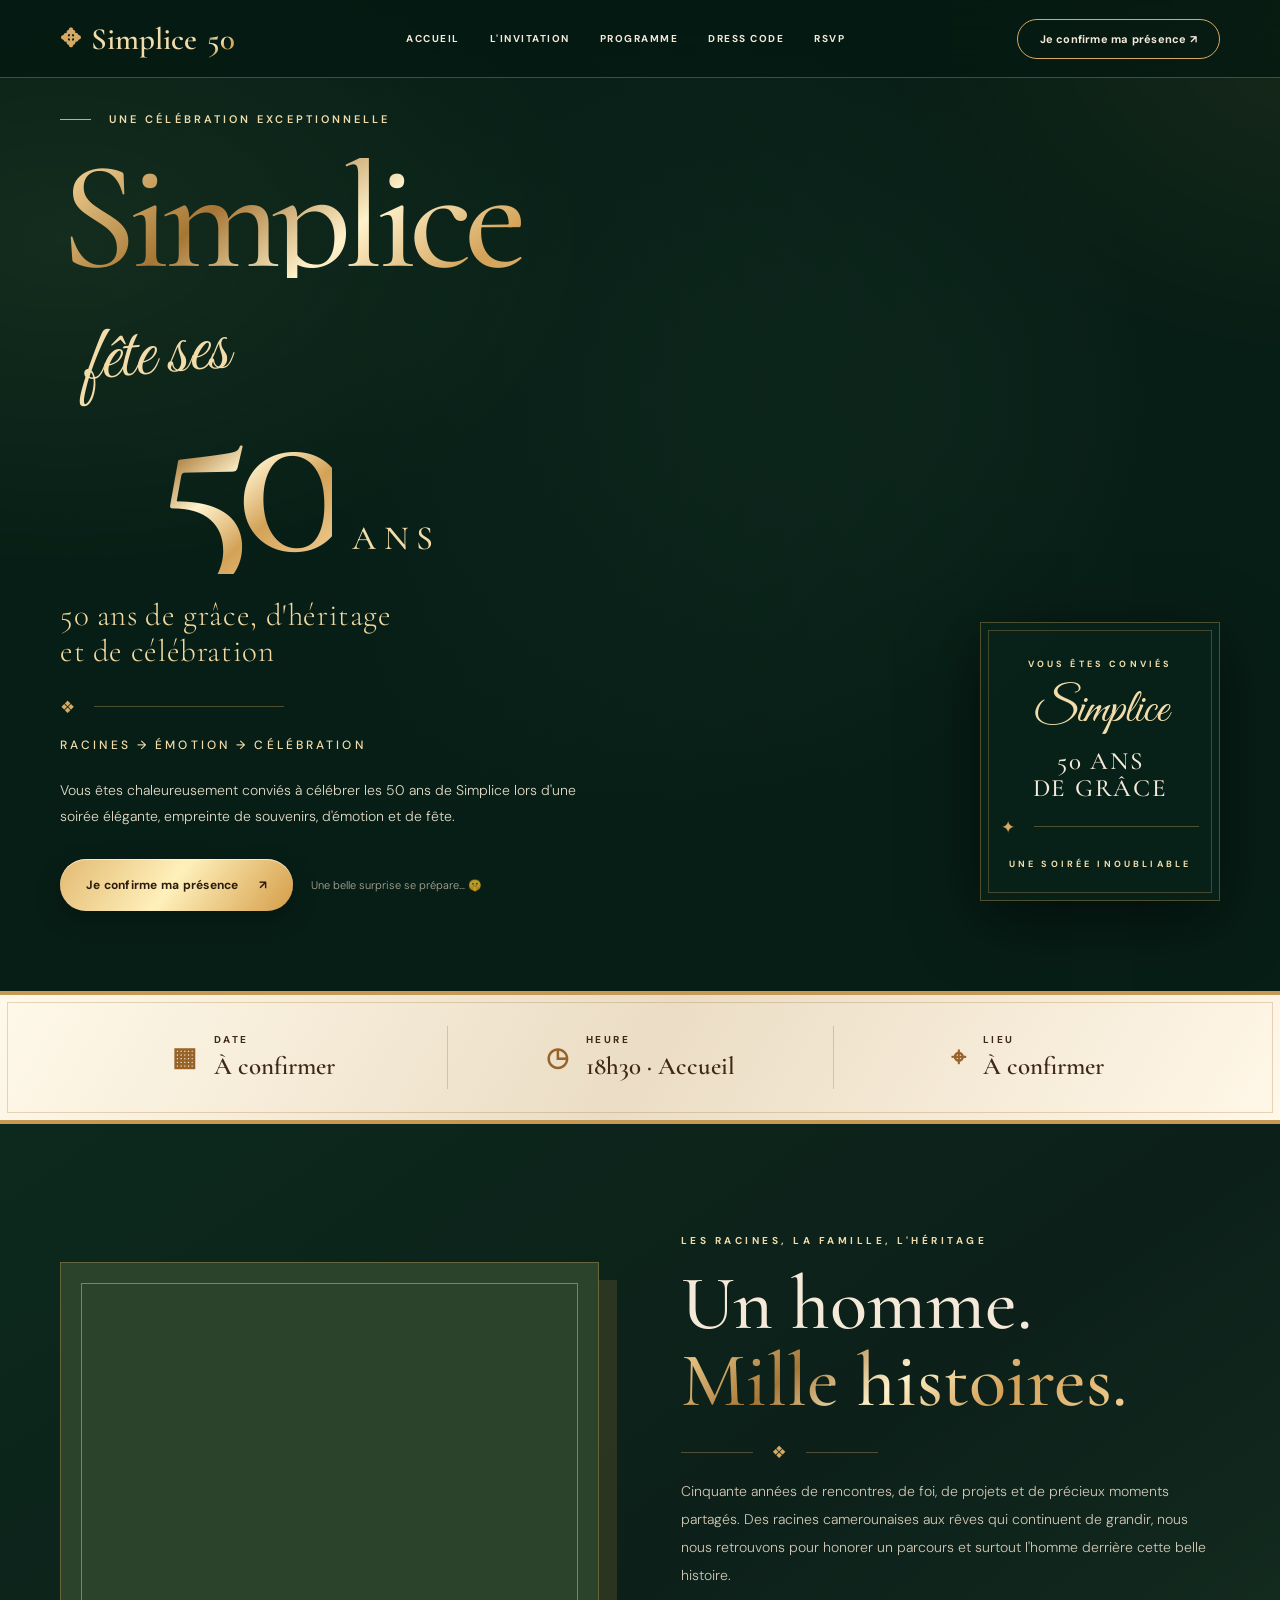
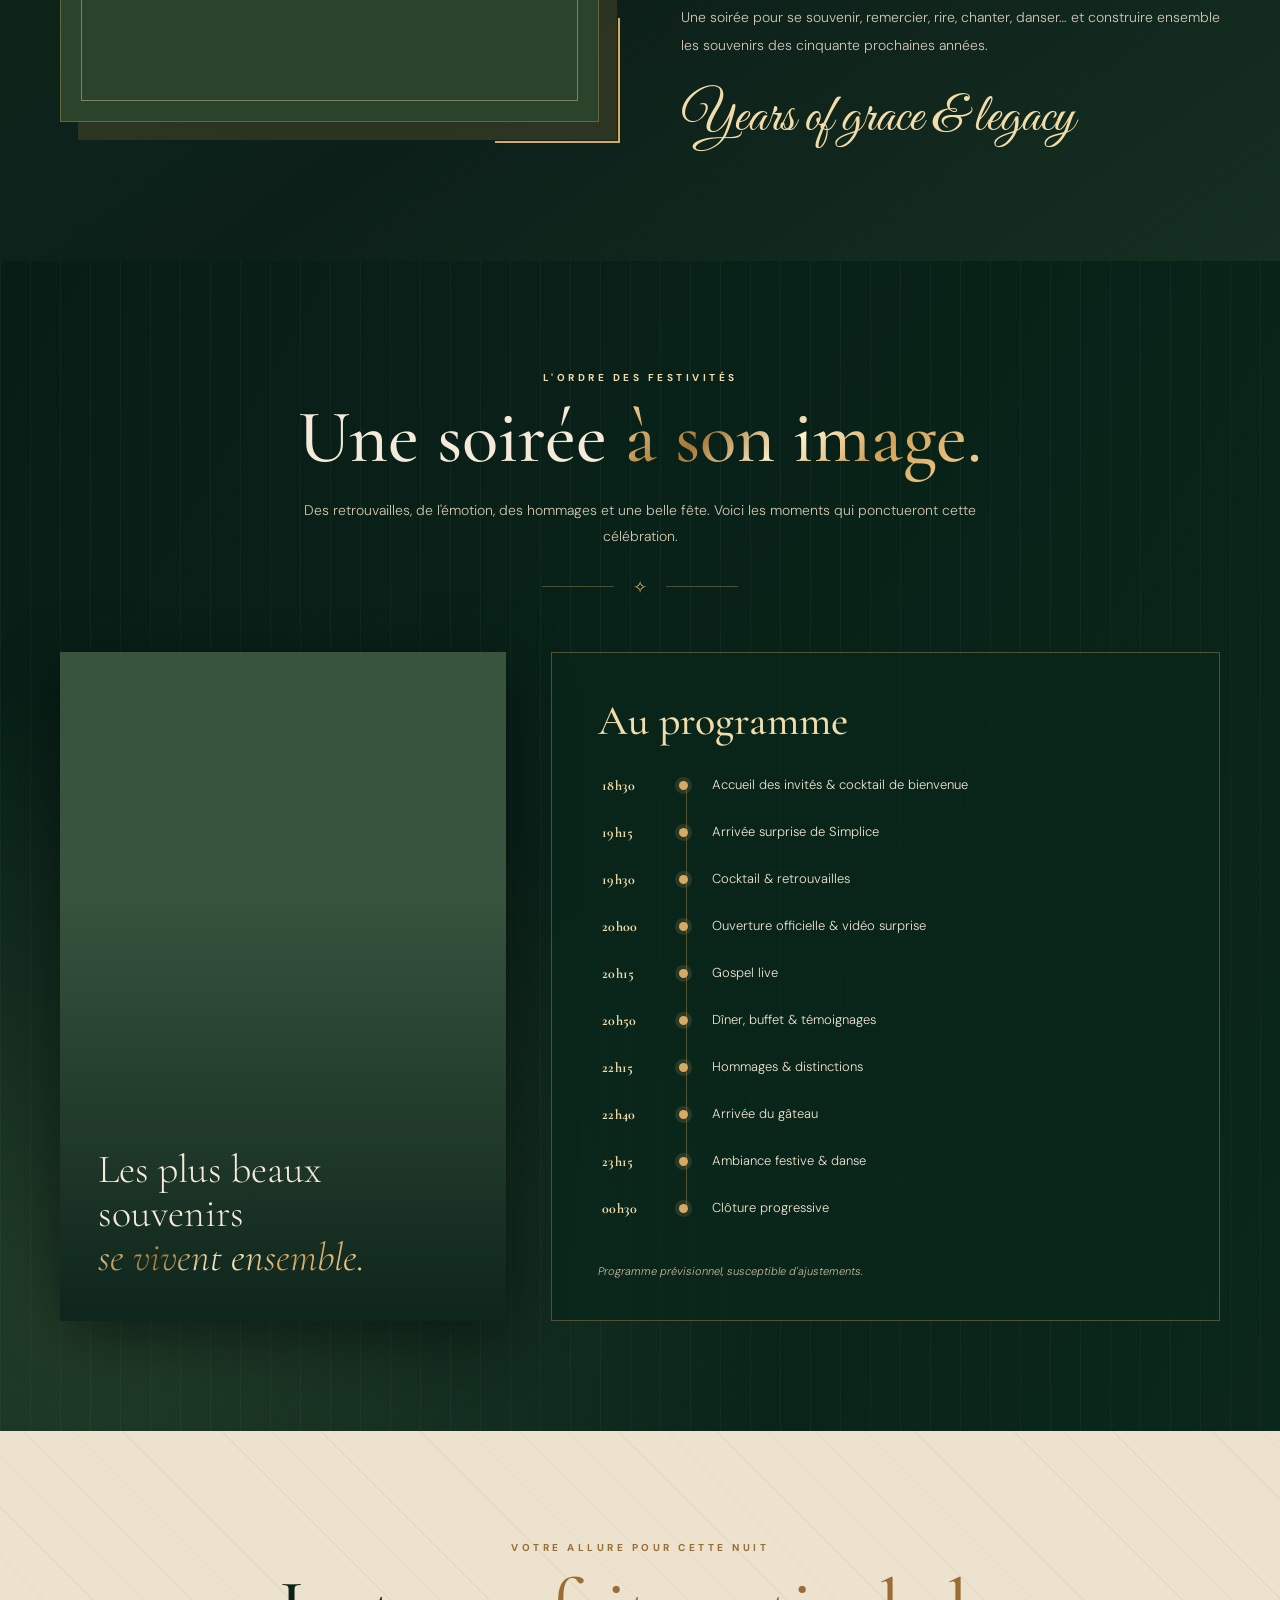
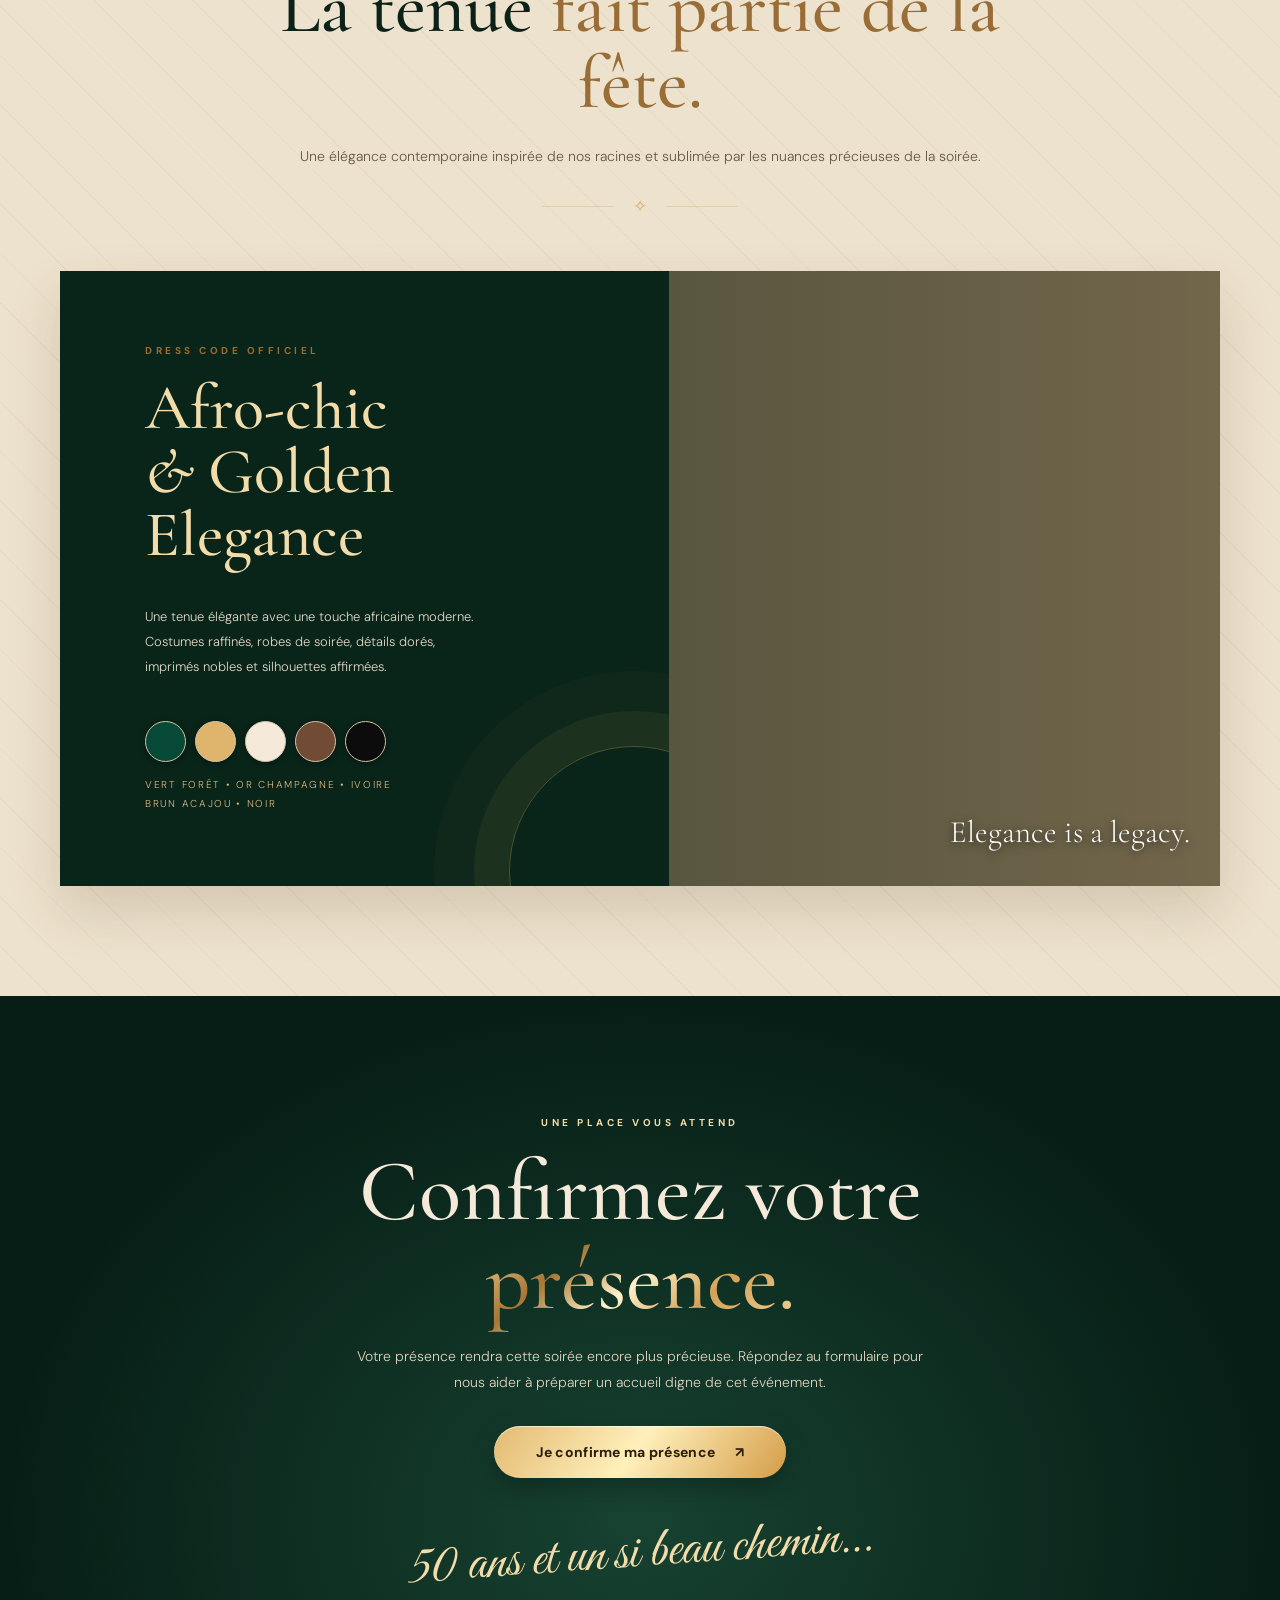
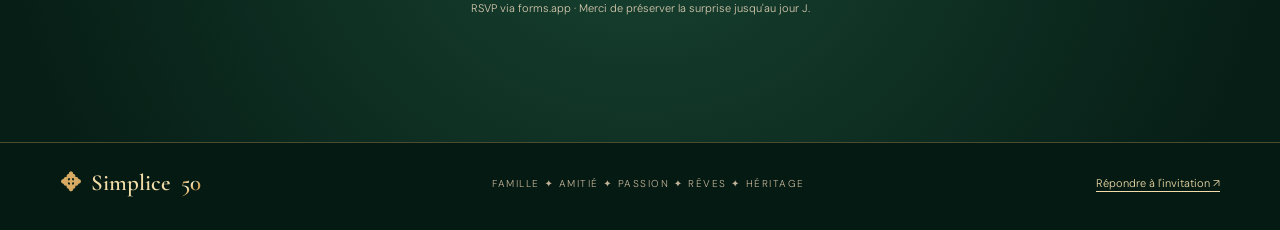
==== simplice50/index.html @ 87bb2382 "feat: add Simplice 50 luxury RSVP invitation microsite" ====
<!doctype html>
<html lang="fr">
<head>
  <meta charset="utf-8">
  <meta name="viewport" content="width=device-width, initial-scale=1">
  <meta name="theme-color" content="#071e16">
  <meta name="robots" content="noindex,nofollow,noarchive">
  <meta name="description" content="Une soirée exceptionnelle pour célébrer les 50 ans de Simplice. Racines, émotion et célébration.">
  <meta property="og:title" content="Simplice • 50 ans de grâce & d'héritage">
  <meta property="og:description" content="Vous êtes invités à célébrer 50 ans de vie, de famille et de souvenirs.">
  <meta property="og:type" content="website">
  <title>Simplice 50 • Racines, Émotion, Célébration</title>
  <link rel="preconnect" href="https://fonts.googleapis.com">
  <link rel="preconnect" href="https://fonts.gstatic.com" crossorigin>
  <link href="https://fonts.googleapis.com/css2?family=Cormorant+Garamond:wght@400;500;600;700&family=DM+Sans:wght@300;400;500;600;700&family=Great+Vibes&display=swap" rel="stylesheet">
  <style>
    :root{--forest:#071e16;--forest2:#102c20;--pine:#14362a;--ivory:#f5eada;--cream:#fffaf0;--gold:#d6aa63;--gold2:#f2dcaa;--bronze:#805522;--ink:#0c2118;--line:rgba(214,170,99,.34)}
    *,*:before,*:after{box-sizing:border-box}
    html{scroll-behavior:smooth;scroll-padding-top:80px}
    body{margin:0;background:var(--forest);color:var(--ivory);font-family:"DM Sans",system-ui,sans-serif;font-weight:300;overflow-x:hidden}
    a{color:inherit;text-decoration:none}button{font:inherit}::selection{background:var(--gold);color:var(--ink)}
    .wrap{width:min(1160px,calc(100% - 64px));margin-inline:auto}
    .eyebrow{font-size:10px;letter-spacing:.35em;text-transform:uppercase;font-weight:700;color:var(--gold2)}
    .serif{font-family:"Cormorant Garamond",Georgia,serif;font-weight:500}
    .script{font-family:"Great Vibes",cursive;font-weight:400}
    .gold{background:linear-gradient(140deg,#e9c88a 5%,#a67634 28%,#fff2cc 49%,#d3a257 70%,#f5d59d 100%);-webkit-background-clip:text;background-clip:text;color:transparent}
    .rule{height:1px;background:linear-gradient(90deg,transparent,var(--gold),transparent)}
    .ornament{display:flex;align-items:center;gap:19px;color:var(--gold);font-size:17px}.ornament:before,.ornament:after{content:"";height:1px;width:72px;background:var(--line)}
    .pill{display:inline-flex;align-items:center;justify-content:center;gap:20px;padding:15px 26px;min-height:52px;border:1px solid var(--gold);border-radius:100px;font-size:12px;font-weight:700;letter-spacing:.02em;transition:.25s ease;cursor:pointer;text-align:center}
    .pill:hover{transform:translateY(-2px);box-shadow:0 8px 28px #0005}.pill.gold-btn{color:#2b1c0b;border:0;background:linear-gradient(125deg,#e3ba72,#fff0bb 48%,#d59d48 100%);box-shadow:inset 0 1px #fff9,0 8px 25px #0004}
    .pill.outline:hover{background:rgba(214,170,99,.11)}.pill svg{height:16px;width:16px}
    header{position:absolute;top:0;left:0;right:0;z-index:20;height:78px;border-bottom:1px solid var(--line);background:rgba(4,24,17,.69);backdrop-filter:blur(15px)}
    .nav{height:100%;display:flex;align-items:center;justify-content:space-between;gap:24px}.brand{display:flex;align-items:center;gap:10px;white-space:nowrap;font-family:"Cormorant Garamond",serif;font-size:31px;color:var(--gold2);font-weight:600}
    .brand .mark{font-size:25px;color:var(--gold)}.navlinks{display:flex;align-items:center;gap:30px}.navlinks a{font-size:10px;letter-spacing:.15em;text-transform:uppercase;font-weight:700;transition:color .2s}.navlinks a:hover{color:var(--gold2)}.nav .pill{padding:11px 22px;min-height:40px;font-size:11px}
    .mobile-toggle{display:none;background:transparent;border:1px solid var(--line);border-radius:6px;color:var(--ivory);padding:10px;cursor:pointer}
    .hero{min-height:760px;position:relative;isolation:isolate;display:flex;align-items:center;padding-top:112px;padding-bottom:80px;overflow:hidden;background:radial-gradient(ellipse at 22% 40%,#214230 0%,#071e16 62%)}
    .hero:before{content:"";position:absolute;z-index:-3;inset:0 0 0 42%;background:url("https://images.unsplash.com/photo-1511795409834-ef04bbd61622?auto=format&fit=crop&w=1550&q=85") center / cover no-repeat;filter:saturate(.72) sepia(.15) contrast(1.1)}
    .hero:after{content:"";position:absolute;z-index:-2;inset:0;background:linear-gradient(90deg,#071e16 0%,rgba(7,30,22,.97) 27%,rgba(7,30,22,.78) 45%,rgba(7,30,22,.13) 85%),linear-gradient(0deg,#071e16 0%,transparent 27%),radial-gradient(ellipse at 76% 40%,transparent 5%,#071e167c 80%)}
    .foliage{position:absolute;z-index:-1;inset:0;pointer-events:none;opacity:.14;background-image:radial-gradient(ellipse at 5% 24%,#628751 0%,transparent 32%),radial-gradient(ellipse at 105% 3%,#7d6a2d 0%,transparent 25%)}
    .hero-grid{display:grid;grid-template-columns:1.15fr .85fr;gap:35px;align-items:center}.hero-copy{position:relative;max-width:630px}
    .small-caps{display:flex;align-items:center;gap:18px;font-size:11px;letter-spacing:.28em;font-weight:600;color:var(--gold2);text-transform:uppercase}.small-caps:before{content:"";width:31px;height:1px;background:var(--gold)}
    .hero h1{margin:32px 0 0;line-height:.78;letter-spacing:-.05em;font-size:clamp(100px,12vw,169px)}
    .hero .fête{font-size:clamp(48px,6vw,79px);color:var(--gold2);display:block;margin:12px 0 -12px 24px;line-height:1.2;transform:rotate(-5deg)}
    .fifty{display:flex;align-items:baseline;gap:20px;margin-left:96px}.fifty strong{font-family:"Cormorant Garamond",serif;font-size:clamp(144px,19vw,257px);line-height:.84;font-weight:500;letter-spacing:-.08em}.fifty span{font-family:"Cormorant Garamond",serif;letter-spacing:.22em;font-size:34px;color:var(--gold2);font-weight:500}
    .hero-tagline{font-family:"Cormorant Garamond",serif;color:#f3d89f;font-size:clamp(23px,2.5vw,31px);line-height:1.15;letter-spacing:.02em;margin-top:24px}
    .hero .ornament{margin:26px 0 19px}.hero .ornament:before{display:none}.hero .ornament:after{width:190px}
    .hero .theme{font-size:12px;letter-spacing:.26em;text-transform:uppercase;color:var(--gold2);font-weight:500}
    .hero p{max-width:520px;font-size:14px;line-height:1.9;color:#e4dac7;margin:24px 0 29px}
    .hero-actions{display:flex;align-items:center;gap:18px;flex-wrap:wrap}.hero-note{font-size:11px;color:#ebdcc3b8}
    .hero-badge{justify-self:end;align-self:end;margin-bottom:10px;max-width:240px;padding:28px 20px;background:#092319d9;border:1px solid var(--line);box-shadow:0 18px 60px #0008;text-align:center;position:relative}
    .hero-badge:before{content:"";position:absolute;inset:7px;border:1px solid #d6aa634a;pointer-events:none}
    .hero-badge .script{display:block;font-size:48px;color:var(--gold2);margin:8px 0}
    .hero-badge strong{font-family:"Cormorant Garamond",serif;font-size:25px;line-height:1.1;font-weight:500;letter-spacing:.07em}
    .hero-badge .eyebrow{font-size:9px}
    .info-band{background:linear-gradient(120deg,#fff9ea,#ebddc5 50%,#fff7e8);color:#3f2815;border-top:4px solid #c69955;border-bottom:4px solid #c69955;position:relative}
    .info-band:after{content:"";position:absolute;inset:7px;border:1px solid rgba(165,110,44,.27);pointer-events:none}
    .details{display:grid;grid-template-columns:repeat(3,1fr);padding:31px 0}
    .detail{display:flex;align-items:center;justify-content:center;gap:17px;min-height:63px}.detail + .detail{border-left:1px solid #b28b5a68}
    .detail .ico{font-size:26px;color:#986329}.detail b{display:block;letter-spacing:.25em;font-size:10px;margin-bottom:5px}.detail span{font-family:"Cormorant Garamond",serif;font-size:25px;font-weight:600}
    .section{padding:110px 0}.center{text-align:center}.section-head{max-width:740px;margin:0 auto 54px;text-align:center}.section-head h2{font-family:"Cormorant Garamond",serif;font-weight:500;font-size:clamp(48px,6vw,75px);line-height:1.02;margin:16px 0 20px}
    .section-head p{color:#d3c6af;line-height:1.9;font-size:14px}.section-head .ornament{justify-content:center;margin-top:26px}
    .about{background:linear-gradient(145deg,#0c291d,#0c2019 55%,#162f22)}
    .about-grid{display:grid;grid-template-columns:1fr 1fr;gap:7%;align-items:center}
    .photo-panel{height:460px;position:relative;background:url("https://images.unsplash.com/photo-1507504031003-b417219a0fde?auto=format&fit=crop&w=1000&q=85") center / cover,#2a432a;box-shadow:18px 18px 0 #ae844730;border:1px solid var(--line)}
    .photo-panel:before{content:"";position:absolute;inset:20px;border:1px solid #ead0a772}.photo-panel:after{content:"";position:absolute;bottom:-22px;right:-22px;width:125px;height:125px;border-right:2px solid var(--gold);border-bottom:2px solid var(--gold)}
    .about h2{font-size:clamp(48px,6vw,80px);line-height:1;margin:19px 0 22px}.about p{line-height:2;color:#d3c8b6;font-size:14px}.about .script{font-size:54px;line-height:1.2;color:var(--gold2);display:block;margin-top:27px}
    .program{background:radial-gradient(ellipse at 5% 90%,#223c29 0%,transparent 42%),linear-gradient(120deg,#071e16,#0b261b);position:relative}
    .program:after{content:"";position:absolute;inset:0;opacity:.035;pointer-events:none;background-image:repeating-linear-gradient(90deg,#fff 0px,#fff 1px,transparent 1px,transparent 30px)}
    .program-layout{display:grid;grid-template-columns:.8fr 1.2fr;gap:45px;align-items:stretch;position:relative;z-index:1}
    .program-visual{min-height:550px;position:relative;background:url("https://images.unsplash.com/photo-1519167758481-83f550bb49b3?auto=format&fit=crop&w=900&q=85") center / cover no-repeat,#38543e;box-shadow:0 15px 60px #0007}
    .program-visual:before{content:"";position:absolute;inset:0;background:linear-gradient(0deg,#071e16dd,transparent 65%)}
    .program-visual .visual-label{position:absolute;bottom:42px;left:38px;right:38px;font-family:"Cormorant Garamond",serif;font-size:40px;line-height:1.1}
    .program-card{border:1px solid var(--line);background:#0a271bc9;padding:42px 46px}
    .program-card h3{font-family:"Cormorant Garamond",serif;font-size:42px;font-weight:500;margin:0 0 30px;color:var(--gold2)}
    .timeline{list-style:none;margin:0;padding:0 0 0 4px}
    .timeline li{display:grid;grid-template-columns:61px 17px 1fr;align-items:start;gap:16px;min-height:47px;position:relative;font-size:13px;color:#f0e4d0;line-height:1.45}
    .timeline li:after{content:"";position:absolute;width:1px;top:13px;bottom:-8px;left:84px;background:#d6aa6359}.timeline li:last-child:after{display:none}
    .timeline time{font-size:14px;color:var(--gold2);font-family:"Cormorant Garamond",serif;font-weight:700;letter-spacing:.02em}.timeline .dot{width:9px;height:9px;background:var(--gold);border-radius:50%;margin-top:5px;box-shadow:0 0 0 4px #bd945d2c}
    .program-card small{font-size:11px;color:#cab99d;display:block;margin-top:18px;font-style:italic}
    .dress{background:#ede2cd;color:var(--ink);position:relative;overflow:hidden}
    .dress:before{content:"";position:absolute;inset:0;opacity:.04;background-image:repeating-linear-gradient(45deg,#381f04 0px,#381f04 1px,transparent 1px,transparent 35px)}
    .dress .section-head p{color:#665841}.dress .eyebrow{color:#986d36}.dress-grid{display:grid;grid-template-columns:1.05fr .95fr;gap:0;min-height:500px;position:relative;box-shadow:0 24px 50px #4f3b192a}
    .dress-copy{padding:73px min(7vw,85px);background:#092419;color:#f8eed8;display:flex;flex-direction:column;align-items:flex-start;justify-content:center;position:relative;overflow:hidden}
    .dress-copy:after{content:"";position:absolute;right:-90px;bottom:-110px;width:250px;height:250px;border:1px solid #d6aa6355;border-radius:50%;box-shadow:0 0 0 35px #d6aa6310,0 0 0 75px #d6aa6308}
    .dress-copy h3{font-family:"Cormorant Garamond",serif;font-weight:500;font-size:clamp(44px,5vw,68px);line-height:.99;color:var(--gold2);margin:19px 0 26px}
    .dress-copy p{color:#e2d9c9;line-height:1.9;font-size:13px;max-width:340px}
    .swatches{display:flex;gap:9px;margin:28px 0 13px}.swatches span{display:block;width:41px;height:41px;border-radius:50%;border:1px solid #d4c4a8;box-shadow:0 1px 6px #0005}.swatches span:nth-child(1){background:#064936}.swatches span:nth-child(2){background:#dfb56e}.swatches span:nth-child(3){background:#f5eada}.swatches span:nth-child(4){background:#714b35}.swatches span:nth-child(5){background:#0c0c0c}
    .palette-caption{font-size:10px;letter-spacing:.17em;color:#dbb986;text-transform:uppercase;max-width:330px;line-height:1.9}
    .dress-photo{background:url("https://images.unsplash.com/photo-1519225421980-715cb0215aed?auto=format&fit=crop&w=1100&q=85") center / cover no-repeat,#72664b;min-height:440px;position:relative}
    .dress-photo:before{content:"";position:absolute;inset:0;background:linear-gradient(270deg,transparent,#0924193d)}
    .dress-photo .photo-tag{position:absolute;bottom:35px;right:30px;font-family:"Cormorant Garamond",serif;font-size:31px;color:white;text-shadow:0 2px 9px #000b}
    .cta{position:relative;text-align:center;padding:120px 0 125px;overflow:hidden;background:radial-gradient(ellipse at 50% 70%,#174231,#071e16 70%)}
    .cta:before,.cta:after{content:"";position:absolute;width:390px;height:500px;opacity:.25;background:url("https://images.unsplash.com/photo-1525498128493-380d1990a112?auto=format&fit=crop&w=680&q=60") center / cover;filter:sepia(.7) hue-rotate(70deg) saturate(.6);mask-image:linear-gradient(to right,#000,transparent)}
    .cta:before{left:-150px;bottom:-160px}.cta:after{right:-160px;top:-200px;transform:rotate(180deg)}
    .cta h2{font-size:clamp(47px,7vw,87px);line-height:1.03;margin:18px auto 17px;max-width:780px}.cta .intro{max-width:600px;font-size:14px;color:#e1d4bd;line-height:1.9;margin:0 auto 30px}
    .cta .pill{min-width:292px;font-size:14px}.cta .script{display:block;font-size:56px;color:var(--gold2);margin:40px 0 8px;transform:rotate(-4deg)}
    .cta small{font-size:11px;color:#d8c9ae}
    footer{border-top:1px solid var(--line);padding:24px 0 30px;background:#051a12}.foot{display:flex;justify-content:space-between;align-items:center;gap:18px;flex-wrap:wrap}.foot .brand{font-size:23px}
    .foot p{font-size:10px;color:#c2b399;letter-spacing:.15em;text-transform:uppercase}.foot a:not(.brand){font-size:11px;color:var(--gold2);text-decoration:underline;text-underline-offset:4px}
    .float-rsvp{display:none}.fadeup{opacity:0;transform:translateY(19px);transition:opacity .8s ease,transform .8s ease}.fadeup.visible{opacity:1;transform:none}
    @media(max-width:900px){.navlinks{gap:15px}.navlinks a{font-size:9px}.nav .pill{display:none}.hero-grid{grid-template-columns:1fr}.hero-badge{display:none}.hero:before{left:18%}.hero:after{background:linear-gradient(90deg,#071e16ed,#071e1691 70%),linear-gradient(0deg,#071e16,transparent 35%)}.hero{min-height:700px}.about-grid,.program-layout{gap:25px}.about-grid{grid-template-columns:.83fr 1.17fr}.photo-panel{height:400px}.program-card{padding:33px}.dress-copy{padding:55px 43px}}
    @media(max-width:690px){.wrap{width:min(100% - 36px,500px)}header{height:68px}.brand{font-size:27px}.mobile-toggle{display:block}.navlinks{position:absolute;top:68px;left:0;right:0;background:#071e16f7;display:none;flex-direction:column;align-items:stretch;gap:0;border-bottom:1px solid var(--line);padding:12px 22px 18px}.navlinks.open{display:flex}.navlinks a{padding:15px 9px;font-size:11px}.hero{min-height:715px;padding-top:128px;padding-bottom:65px}.hero:before{inset:0;background-position:60% 50%;opacity:.7}.hero:after{background:linear-gradient(90deg,#071e16ec,#071e169e),linear-gradient(0deg,#071e16,transparent 35%)}.hero h1{font-size:100px;margin-top:33px}.hero .fête{font-size:57px;margin-top:9px;margin-left:15px}.fifty{margin-left:48px;gap:12px}.fifty strong{font-size:178px}.fifty span{font-size:26px}.hero-tagline{font-size:26px;margin-top:19px}.hero .theme{font-size:10px;letter-spacing:.18em}.hero p{font-size:13px;line-height:1.8}.hero-actions .pill{width:100%}.hero-note{width:100%;text-align:center}.details{padding:18px 0;grid-template-columns:1fr;gap:0}.detail{justify-content:flex-start;min-height:72px;padding:9px 16px}.detail + .detail{border-left:0;border-top:1px solid #b28b5a68}.detail .ico{min-width:45px;text-align:center}.section{padding:76px 0}.section-head{margin-bottom:35px}.about-grid,.program-layout,.dress-grid{grid-template-columns:1fr}.photo-panel{height:310px;order:2}.about .about-copy{order:1}.about h2{font-size:55px}.about .script{font-size:46px}.program-visual{min-height:280px;order:2}.program-card{padding:29px 23px;order:1}.program-card h3{font-size:36px}.timeline li{gap:10px;grid-template-columns:48px 15px 1fr;font-size:12px;min-height:45px}.timeline li:after{left:64px}.timeline time{font-size:13px}.dress-copy{padding:51px 29px}.dress-photo{min-height:300px}.cta{padding:90px 0 105px}.cta h2{font-size:55px}.cta .script{font-size:47px}.foot{justify-content:center;text-align:center}.foot p{order:3;width:100%}.float-rsvp{display:flex;position:fixed;bottom:14px;left:18px;right:18px;z-index:30;box-shadow:0 12px 40px #000b;font-size:13px}}
    @media(prefers-reduced-motion:reduce){html{scroll-behavior:auto}.fadeup{opacity:1;transform:none;transition:none}.pill{transition:none}}
  </style>
</head>
<body>
  <header>
    <nav class="nav wrap" aria-label="Navigation principale">
      <a href="#accueil" class="brand"><span class="mark" aria-hidden="true">✥</span> Simplice <span class="gold">50</span></a>
      <button class="mobile-toggle" type="button" id="menu" aria-expanded="false" aria-controls="navlinks" aria-label="Ouvrir le menu">☰</button>
      <div class="navlinks" id="navlinks">
        <a href="#accueil">Accueil</a><a href="#histoire">L'invitation</a><a href="#programme">Programme</a><a href="#dresscode">Dress code</a><a href="#rsvp">RSVP</a>
      </div>
      <a class="pill outline" href="https://eu.forms.app/form/6adf9b1f6ce5d988c173f221" target="_blank" rel="noopener noreferrer">Je confirme ma présence ↗</a>
    </nav>
  </header>
  <main>
    <section class="hero" id="accueil" aria-labelledby="hero-title">
      <div class="foliage" aria-hidden="true"></div>
      <div class="wrap hero-grid">
        <div class="hero-copy">
          <div class="small-caps">Une célébration exceptionnelle</div>
          <h1 id="hero-title" class="serif gold">Simplice</h1>
          <span class="script fête">fête ses</span>
          <div class="fifty"><strong class="gold">50</strong><span>ANS</span></div>
          <div class="hero-tagline">50 ans de grâce, d'héritage<br>et de célébration</div>
          <div class="ornament" aria-hidden="true">❖</div>
          <div class="theme">Racines → Émotion → Célébration</div>
          <p>Vous êtes chaleureusement conviés à célébrer les 50 ans de Simplice lors d'une soirée élégante, empreinte de souvenirs, d'émotion et de fête.</p>
          <div class="hero-actions"><a class="pill gold-btn" href="https://eu.forms.app/form/6adf9b1f6ce5d988c173f221" target="_blank" rel="noopener noreferrer">Je confirme ma présence <span aria-hidden="true">↗</span></a><span class="hero-note">Une belle surprise se prépare… 🤫</span></div>
        </div>
        <aside class="hero-badge" aria-label="50 ans de Simplice">
          <span class="eyebrow">Vous êtes conviés</span>
          <span class="script">Simplice</span>
          <strong>50 ANS<br>DE GRÂCE</strong>
          <div class="ornament" style="justify-content:center;margin:13px 0" aria-hidden="true">✦</div>
          <span class="eyebrow">Une soirée inoubliable</span>
        </aside>
      </div>
    </section>
    <div class="info-band">
      <div class="wrap details">
        <div class="detail"><span class="ico" aria-hidden="true">▦</span><div><b>DATE</b><span>À confirmer</span></div></div>
        <div class="detail"><span class="ico" aria-hidden="true">◷</span><div><b>HEURE</b><span>18h30 · Accueil</span></div></div>
        <div class="detail"><span class="ico" aria-hidden="true">⌖</span><div><b>LIEU</b><span>À confirmer</span></div></div>
      </div>
    </div>
    <section class="section about" id="histoire">
      <div class="wrap about-grid">
        <div class="photo-panel fadeup" role="img" aria-label="Ambiance chaleureuse, élégante et lumineuse d'une célébration"></div>
        <div class="about-copy fadeup">
          <div class="eyebrow">Les racines, la famille, l'héritage</div>
          <h2 class="serif">Un homme.<br><span class="gold">Mille histoires.</span></h2>
          <div class="ornament" aria-hidden="true">❖</div>
          <p>Cinquante années de rencontres, de foi, de projets et de précieux moments partagés. Des racines camerounaises aux rêves qui continuent de grandir, nous nous retrouvons pour honorer un parcours et surtout l'homme derrière cette belle histoire.</p>
          <p>Une soirée pour se souvenir, remercier, rire, chanter, danser… et construire ensemble les souvenirs des cinquante prochaines années.</p>
          <span class="script">Years of grace & legacy</span>
        </div>
      </div>
    </section>
    <section class="section program" id="programme">
      <div class="wrap">
        <div class="section-head fadeup">
          <div class="eyebrow">L'ordre des festivités</div>
          <h2>Une soirée <span class="gold">à son image.</span></h2>
          <p>Des retrouvailles, de l'émotion, des hommages et une belle fête. Voici les moments qui ponctueront cette célébration.</p>
          <div class="ornament" aria-hidden="true">✧</div>
        </div>
        <div class="program-layout">
          <div class="program-visual fadeup" role="img" aria-label="Réception élégante et décoration festive">
            <div class="visual-label">Les plus beaux souvenirs<br><em class="gold">se vivent ensemble.</em></div>
          </div>
          <div class="program-card fadeup">
            <h3>Au programme</h3>
            <ol class="timeline">
              <li><time>18h30</time><span class="dot"></span><span>Accueil des invités & cocktail de bienvenue</span></li>
              <li><time>19h15</time><span class="dot"></span><span>Arrivée surprise de Simplice</span></li>
              <li><time>19h30</time><span class="dot"></span><span>Cocktail & retrouvailles</span></li>
              <li><time>20h00</time><span class="dot"></span><span>Ouverture officielle & vidéo surprise</span></li>
              <li><time>20h15</time><span class="dot"></span><span>Gospel live</span></li>
              <li><time>20h50</time><span class="dot"></span><span>Dîner, buffet & témoignages</span></li>
              <li><time>22h15</time><span class="dot"></span><span>Hommages & distinctions</span></li>
              <li><time>22h40</time><span class="dot"></span><span>Arrivée du gâteau</span></li>
              <li><time>23h15</time><span class="dot"></span><span>Ambiance festive & danse</span></li>
              <li><time>00h30</time><span class="dot"></span><span>Clôture progressive</span></li>
            </ol>
            <small>Programme prévisionnel, susceptible d'ajustements.</small>
          </div>
        </div>
      </div>
    </section>
    <section class="section dress" id="dresscode">
      <div class="wrap">
        <div class="section-head fadeup">
          <div class="eyebrow">Votre allure pour cette nuit</div>
          <h2>La tenue <span style="color:#9a6d37">fait partie de la fête.</span></h2>
          <p>Une élégance contemporaine inspirée de nos racines et sublimée par les nuances précieuses de la soirée.</p>
          <div class="ornament" aria-hidden="true">✧</div>
        </div>
        <div class="dress-grid fadeup">
          <div class="dress-copy">
            <div class="eyebrow">Dress code officiel</div>
            <h3>Afro-chic<br><em>&</em> Golden<br>Elegance</h3>
            <p>Une tenue élégante avec une touche africaine moderne. Costumes raffinés, robes de soirée, détails dorés, imprimés nobles et silhouettes affirmées.</p>
            <div class="swatches" aria-label="Palette : vert forêt, or champagne, ivoire, brun acajou et noir"><span title="Vert forêt"></span><span title="Or champagne"></span><span title="Ivoire"></span><span title="Brun acajou"></span><span title="Noir"></span></div>
            <div class="palette-caption">Vert forêt • Or champagne • Ivoire<br>Brun acajou • Noir</div>
          </div>
          <div class="dress-photo" role="img" aria-label="Inspiration pour une réception élégante"><span class="photo-tag">Elegance is a legacy.</span></div>
        </div>
      </div>
    </section>
    <section class="cta" id="rsvp">
      <div class="wrap fadeup">
        <div class="eyebrow">Une place vous attend</div>
        <h2 class="serif">Confirmez votre <span class="gold">présence.</span></h2>
        <p class="intro">Votre présence rendra cette soirée encore plus précieuse. Répondez au formulaire pour nous aider à préparer un accueil digne de cet événement.</p>
        <a class="pill gold-btn" href="https://eu.forms.app/form/6adf9b1f6ce5d988c173f221" target="_blank" rel="noopener noreferrer">Je confirme ma présence <span aria-hidden="true">↗</span></a>
        <span class="script">50 ans et un si beau chemin…</span>
        <small>RSVP via forms.app · Merci de préserver la surprise jusqu'au jour J.</small>
      </div>
    </section>
  </main>
  <footer><div class="wrap foot">
    <a class="brand" href="#accueil"><span class="mark">✥</span> Simplice <span class="gold">50</span></a>
    <p>Famille ✦ Amitié ✦ Passion ✦ Rêves ✦ Héritage</p>
    <a href="https://eu.forms.app/form/6adf9b1f6ce5d988c173f221" target="_blank" rel="noopener noreferrer">Répondre à l'invitation ↗</a>
  </div></footer>
  <a class="pill gold-btn float-rsvp" href="https://eu.forms.app/form/6adf9b1f6ce5d988c173f221" target="_blank" rel="noopener noreferrer">Confirmer ma présence ↗</a>
  <script>
    const menu=document.getElementById("menu"), links=document.getElementById("navlinks");
    menu.addEventListener("click",()=>{const open=links.classList.toggle("open");menu.setAttribute("aria-expanded",String(open));menu.textContent=open?"✕":"☰";});
    links.querySelectorAll("a").forEach(a=>a.addEventListener("click",()=>{links.classList.remove("open");menu.setAttribute("aria-expanded","false");menu.textContent="☰";}));
    if("IntersectionObserver" in window){const ob=new IntersectionObserver((items)=>items.forEach(i=>{if(i.isIntersecting){i.target.classList.add("visible");ob.unobserve(i.target)}}),{threshold:.12});document.querySelectorAll(".fadeup").forEach(el=>ob.observe(el));}else document.querySelectorAll(".fadeup").forEach(el=>el.classList.add("visible"));
  </script>
</body>
</html>
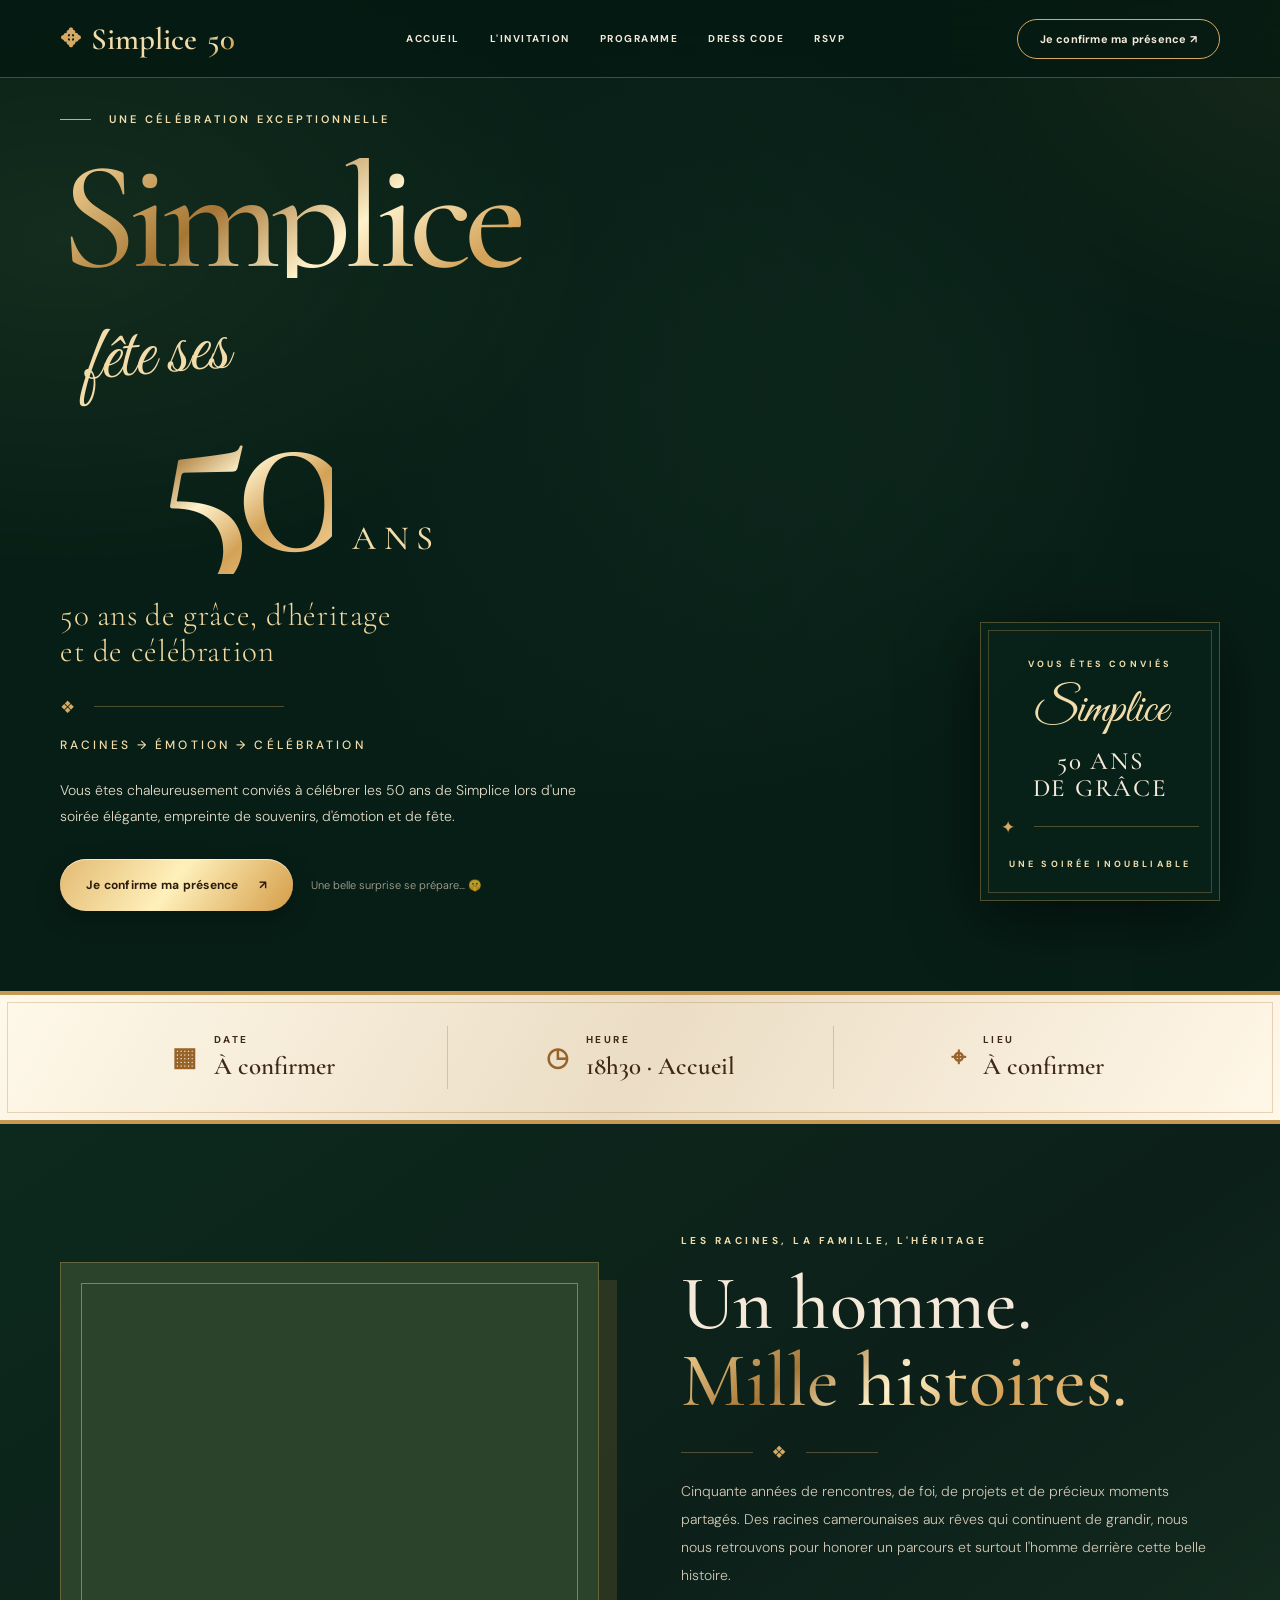
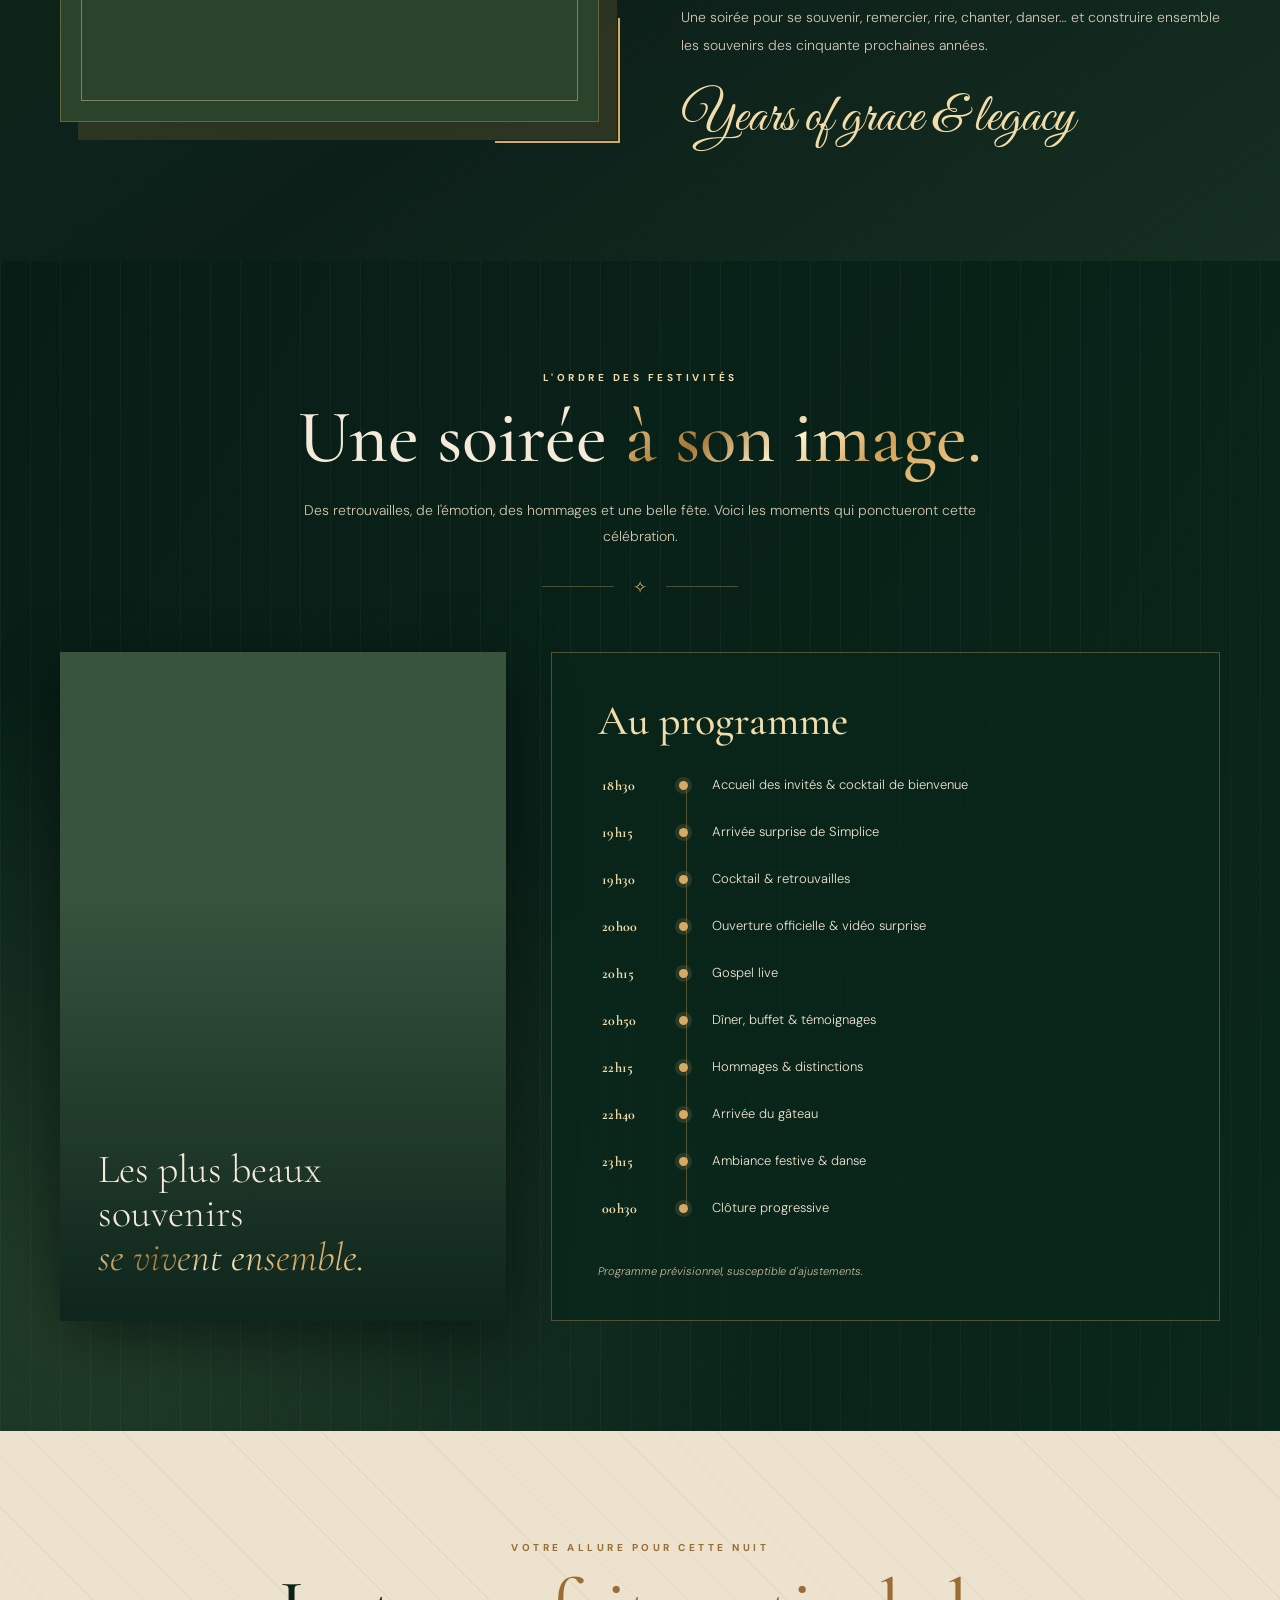
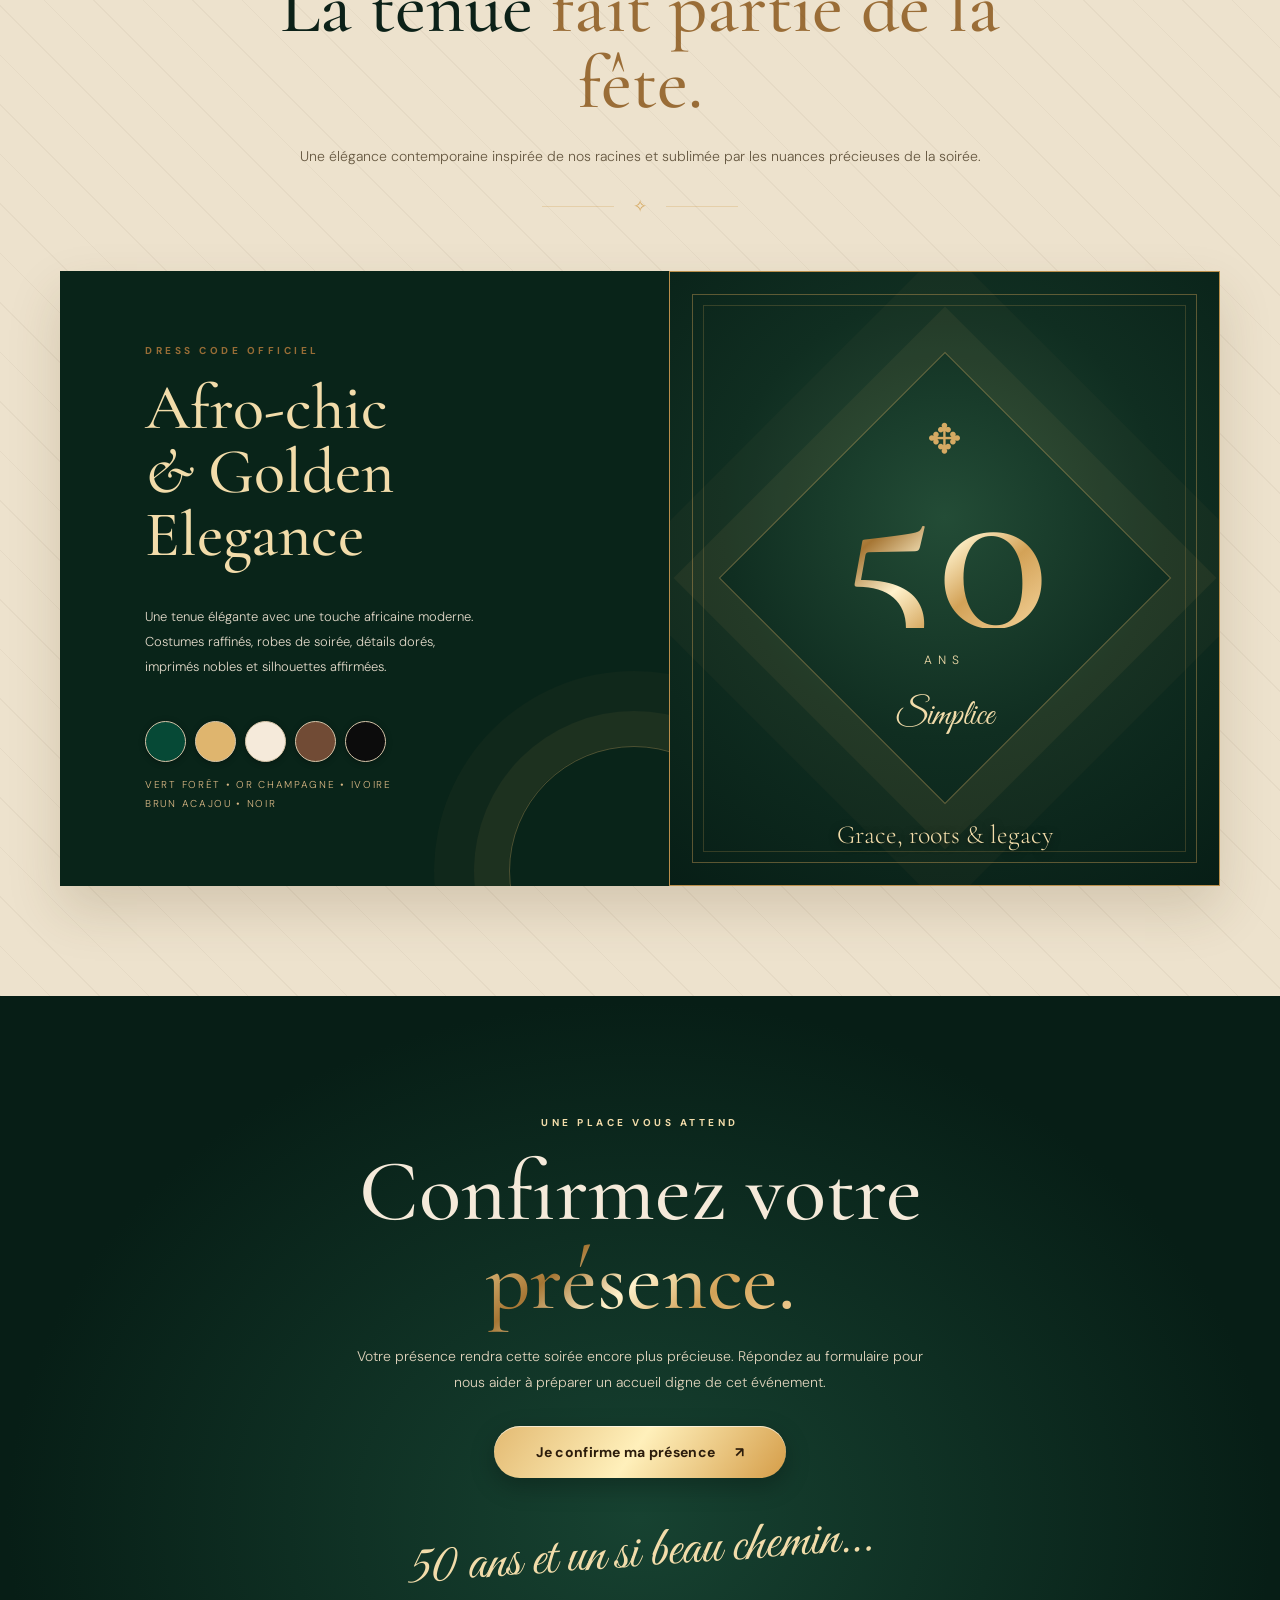
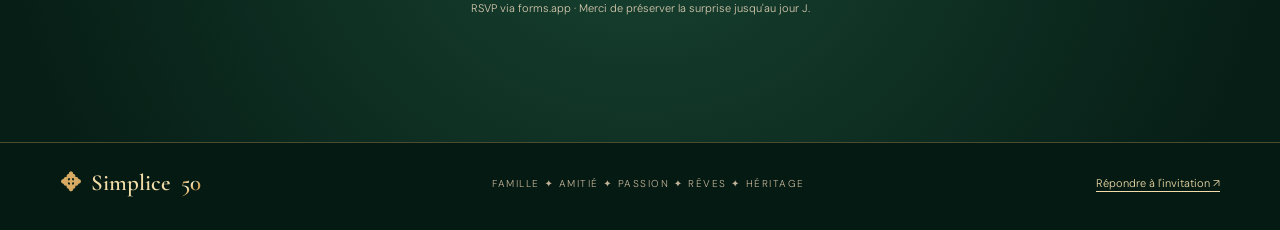
==== commit 95f5c162: "fix: replace unrelated wedding stock photo with elegant anniversary emblem" ====
--- a/simplice50/index.html
+++ b/simplice50/index.html
@@ -86,9 +86,15 @@
     .dress-copy p{color:#e2d9c9;line-height:1.9;font-size:13px;max-width:340px}
     .swatches{display:flex;gap:9px;margin:28px 0 13px}.swatches span{display:block;width:41px;height:41px;border-radius:50%;border:1px solid #d4c4a8;box-shadow:0 1px 6px #0005}.swatches span:nth-child(1){background:#064936}.swatches span:nth-child(2){background:#dfb56e}.swatches span:nth-child(3){background:#f5eada}.swatches span:nth-child(4){background:#714b35}.swatches span:nth-child(5){background:#0c0c0c}
     .palette-caption{font-size:10px;letter-spacing:.17em;color:#dbb986;text-transform:uppercase;max-width:330px;line-height:1.9}
-    .dress-photo{background:url("https://images.unsplash.com/photo-1519225421980-715cb0215aed?auto=format&fit=crop&w=1100&q=85") center / cover no-repeat,#72664b;min-height:440px;position:relative}
-    .dress-photo:before{content:"";position:absolute;inset:0;background:linear-gradient(270deg,transparent,#0924193d)}
-    .dress-photo .photo-tag{position:absolute;bottom:35px;right:30px;font-family:"Cormorant Garamond",serif;font-size:31px;color:white;text-shadow:0 2px 9px #000b}
+    .dress-photo{min-height:440px;position:relative;isolation:isolate;display:flex;flex-direction:column;justify-content:center;align-items:center;overflow:hidden;background:radial-gradient(circle at 50% 40%,#234c36 0%,#102e21 48%,#071e16 100%);border:1px solid #b98e4b}
+    .dress-photo:before{content:"";position:absolute;inset:22px;border:1px solid #c59a536f;outline:1px solid #c59a533b;outline-offset:-12px;pointer-events:none}
+    .dress-photo:after{content:"";position:absolute;z-index:-1;width:320px;height:320px;border:1px solid #d6aa6370;transform:rotate(45deg);box-shadow:0 0 0 32px #d6aa6310,0 0 0 75px #d6aa6308;pointer-events:none}
+    .dress-photo .portrait-mark{position:relative;z-index:1;text-align:center;display:flex;flex-direction:column;align-items:center;color:var(--gold2)}
+    .dress-photo .portrait-mark .crest{font-size:41px;line-height:1;margin-bottom:15px;color:var(--gold)}
+    .dress-photo .portrait-mark .number{font-family:"Cormorant Garamond",serif;font-size:clamp(155px,19vw,235px);font-weight:500;line-height:.65}
+    .dress-photo .portrait-mark .years{font-size:12px;letter-spacing:.5em;margin-top:24px;text-transform:uppercase}
+    .dress-photo .portrait-mark .motto{font-family:"Great Vibes",cursive;font-size:35px;margin-top:26px}
+    .dress-photo .photo-tag{position:absolute;bottom:35px;left:15px;right:15px;text-align:center;font-family:"Cormorant Garamond",serif;font-size:26px;color:var(--gold2);text-shadow:0 2px 9px #000b}
     .cta{position:relative;text-align:center;padding:120px 0 125px;overflow:hidden;background:radial-gradient(ellipse at 50% 70%,#174231,#071e16 70%)}
     .cta:before,.cta:after{content:"";position:absolute;width:390px;height:500px;opacity:.25;background:url("https://images.unsplash.com/photo-1525498128493-380d1990a112?auto=format&fit=crop&w=680&q=60") center / cover;filter:sepia(.7) hue-rotate(70deg) saturate(.6);mask-image:linear-gradient(to right,#000,transparent)}
     .cta:before{left:-150px;bottom:-160px}.cta:after{right:-160px;top:-200px;transform:rotate(180deg)}
@@ -205,7 +211,7 @@
             <div class="swatches" aria-label="Palette : vert forêt, or champagne, ivoire, brun acajou et noir"><span title="Vert forêt"></span><span title="Or champagne"></span><span title="Ivoire"></span><span title="Brun acajou"></span><span title="Noir"></span></div>
             <div class="palette-caption">Vert forêt • Or champagne • Ivoire<br>Brun acajou • Noir</div>
           </div>
-          <div class="dress-photo" role="img" aria-label="Inspiration pour une réception élégante"><span class="photo-tag">Elegance is a legacy.</span></div>
+          <div class="dress-photo" role="img" aria-label="Emblème or et vert forêt des 50 ans de Simplice"><div class="portrait-mark" aria-hidden="true"><span class="crest">✥</span><span class="number gold">50</span><span class="years">ANS</span><span class="motto">Simplice</span></div><span class="photo-tag" aria-hidden="true">Grace, roots & legacy</span></div>
         </div>
       </div>
     </section>
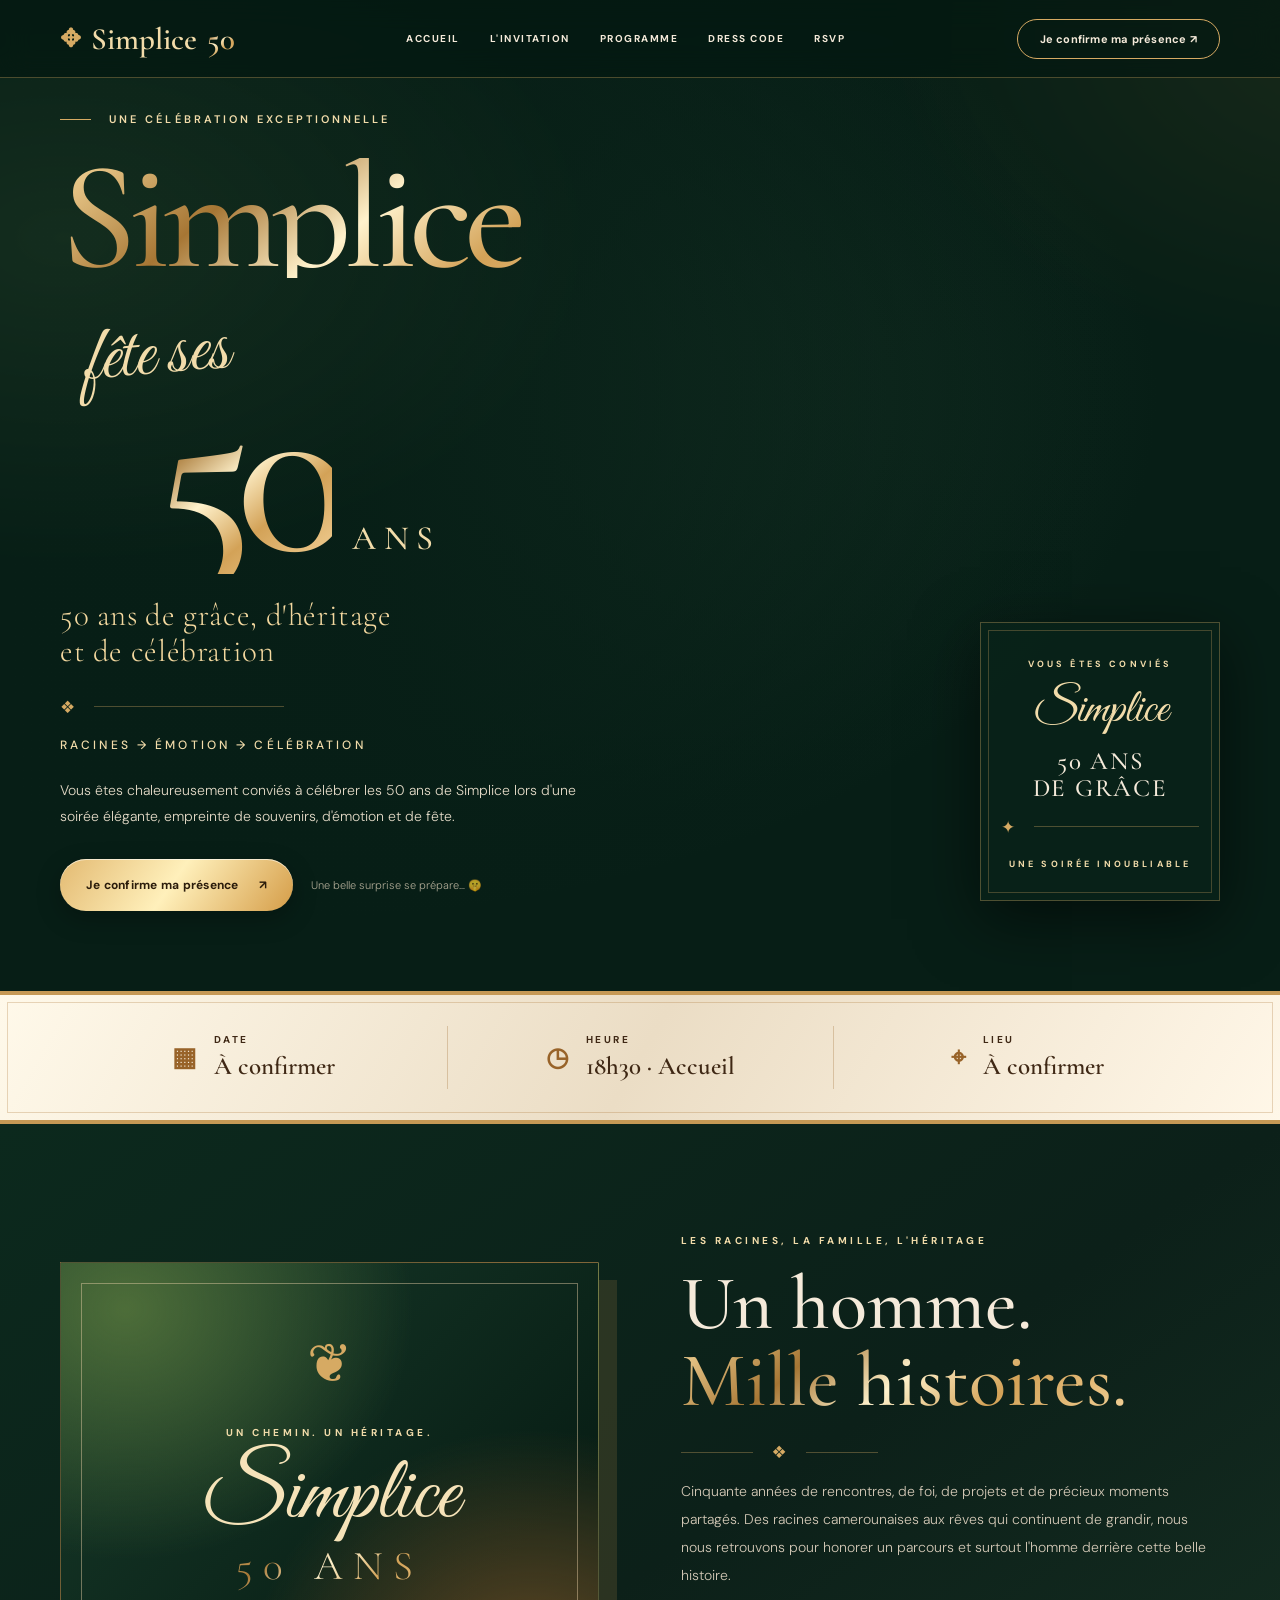
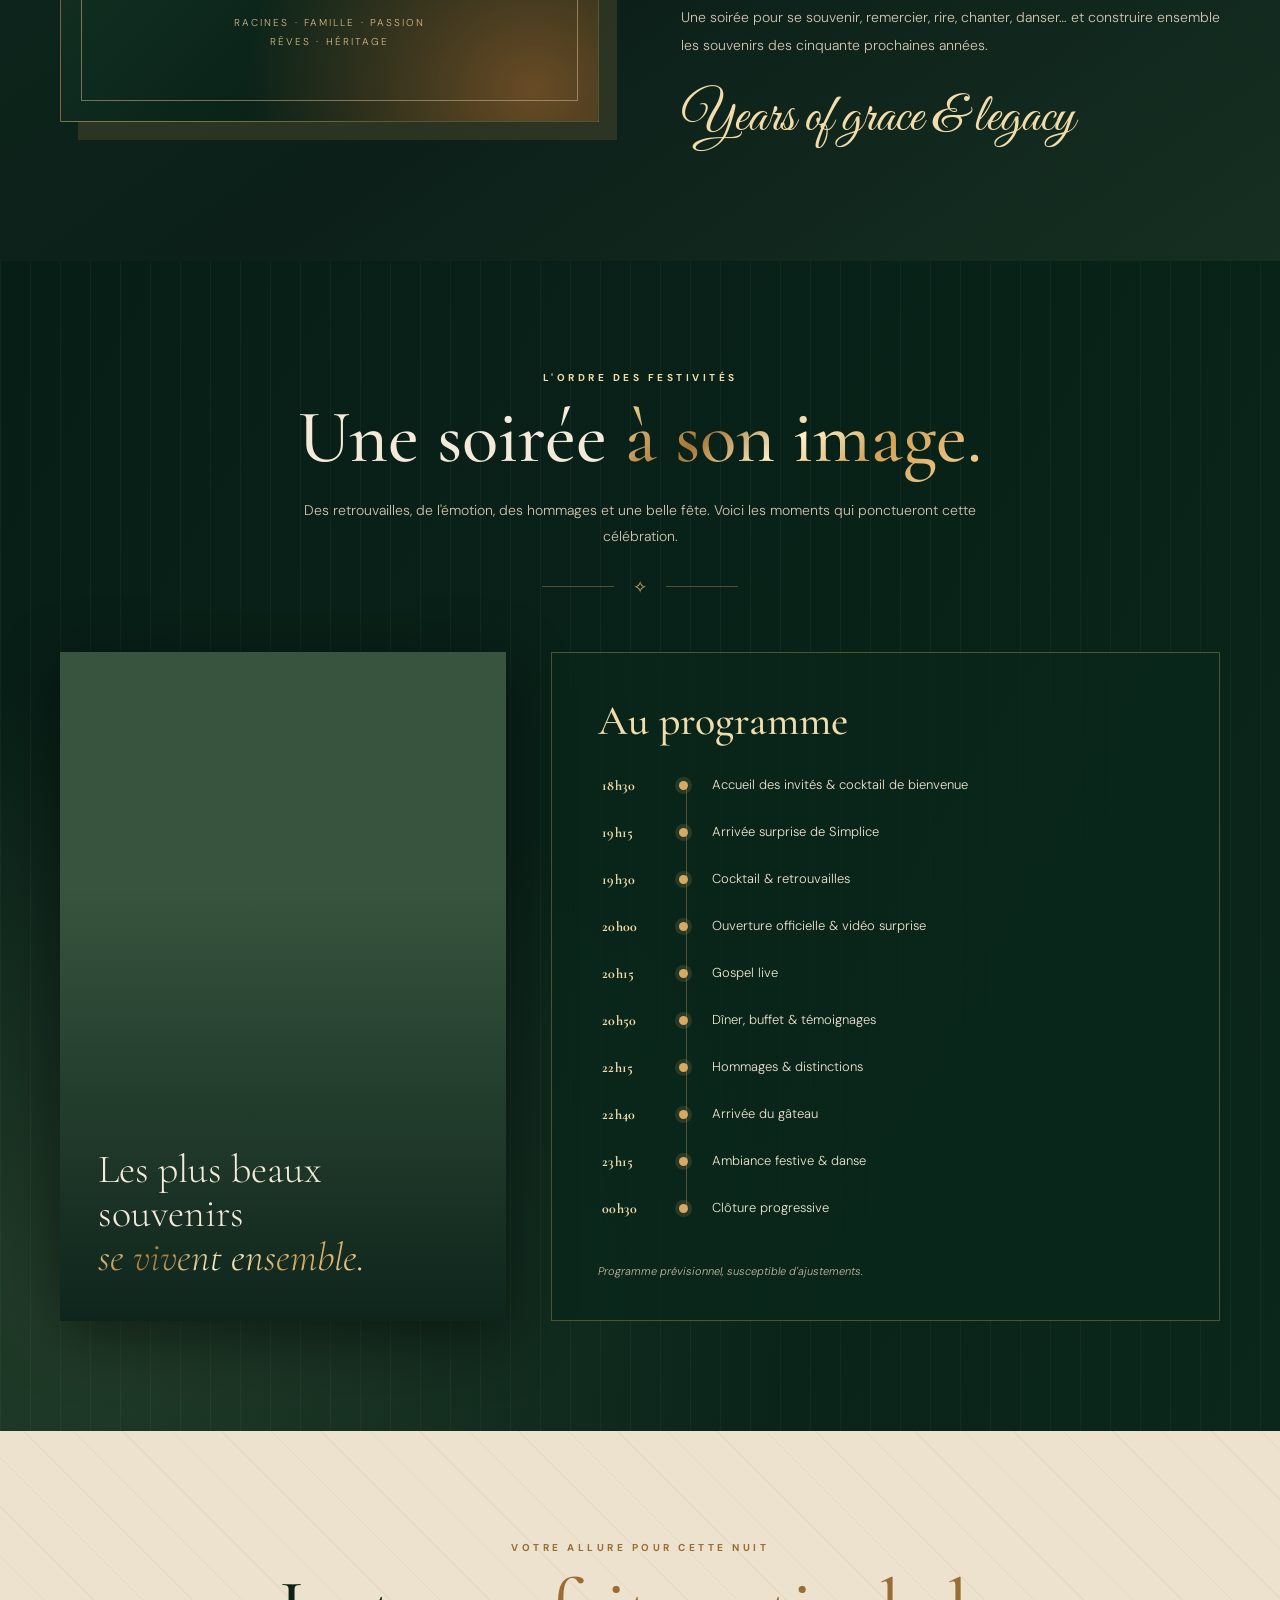
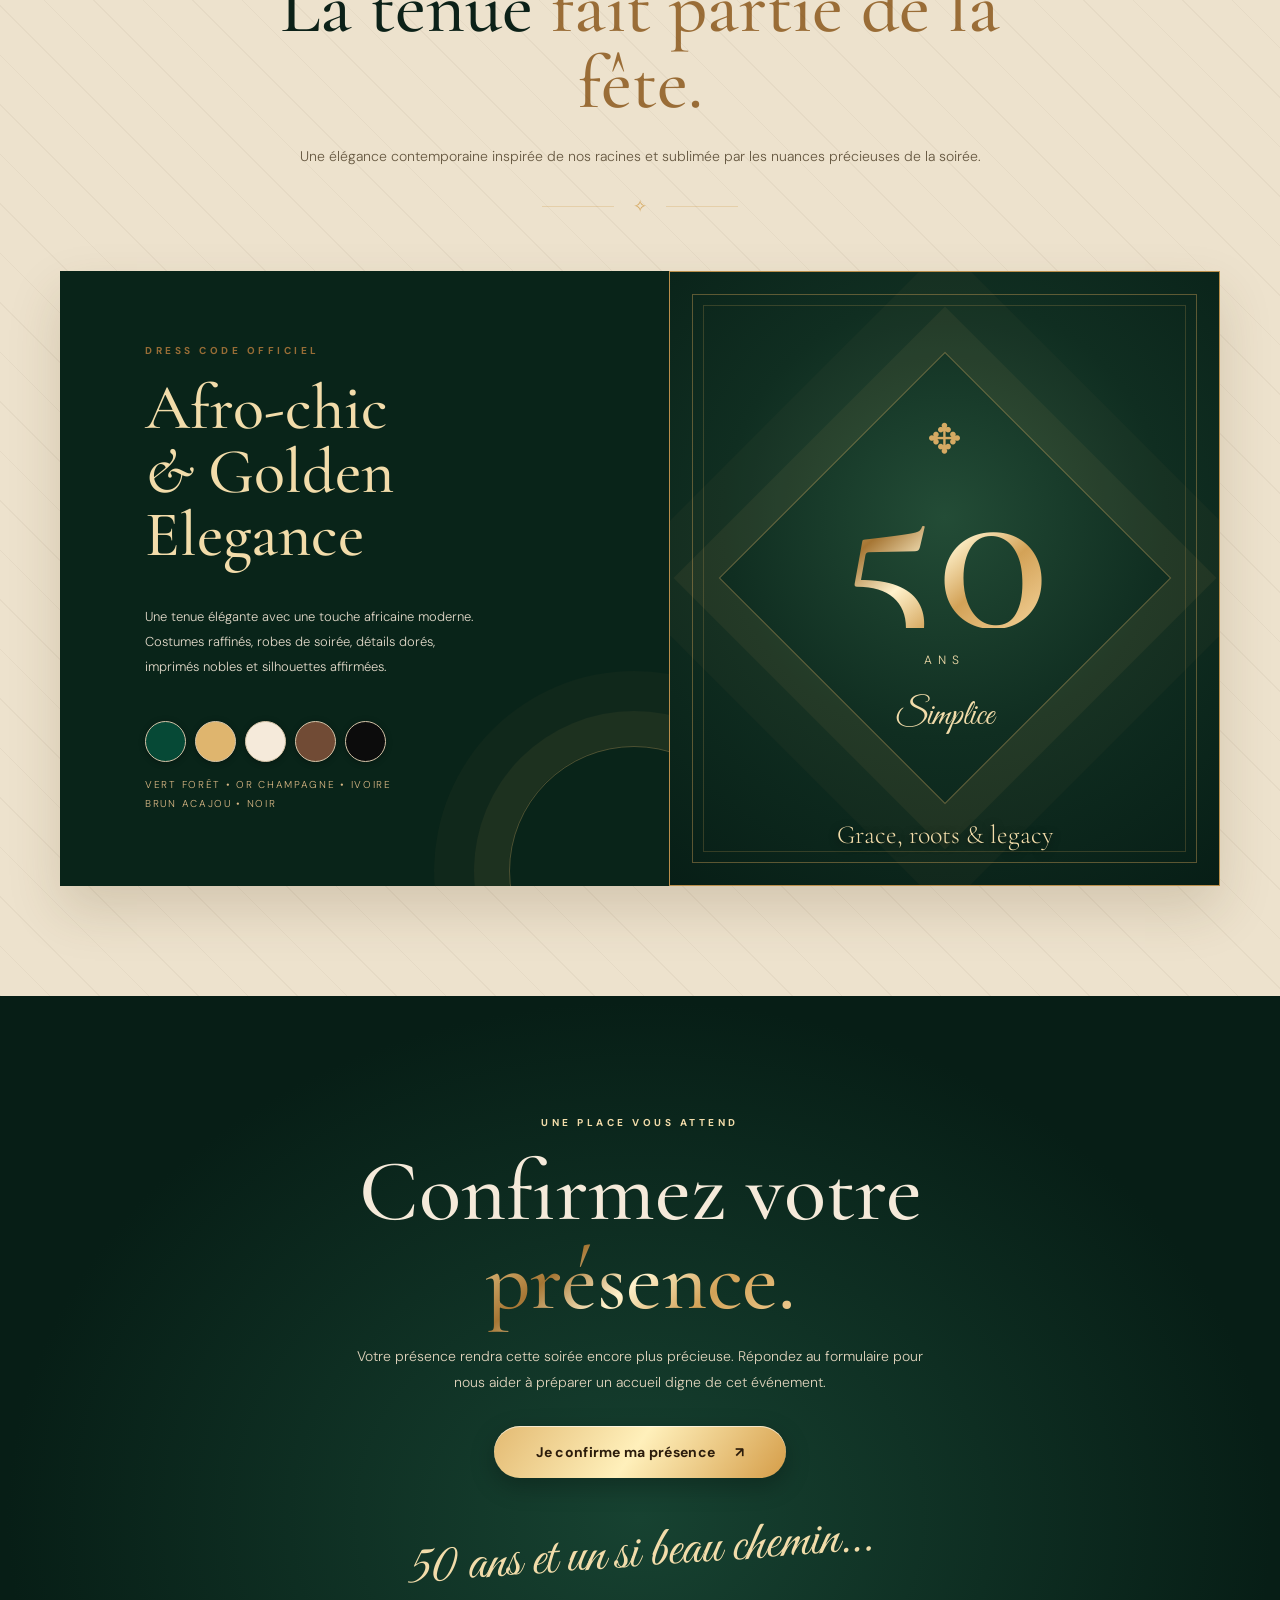
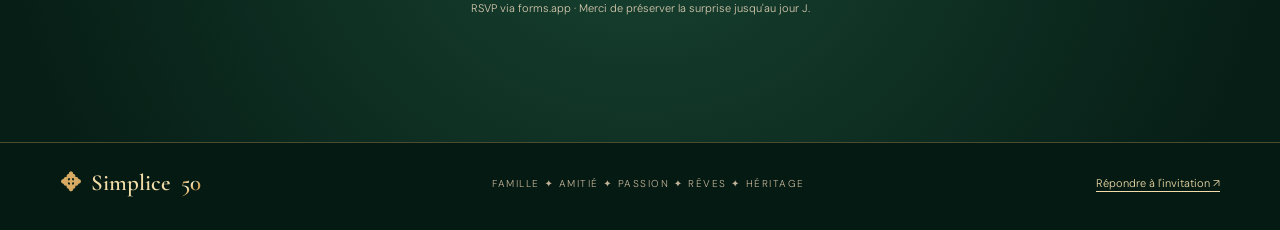
==== commit cd15a8d6: "fix: remove Mr and Mrs wedding signage from about section" ====
--- a/simplice50/index.html
+++ b/simplice50/index.html
@@ -61,8 +61,9 @@
     .section-head p{color:#d3c6af;line-height:1.9;font-size:14px}.section-head .ornament{justify-content:center;margin-top:26px}
     .about{background:linear-gradient(145deg,#0c291d,#0c2019 55%,#162f22)}
     .about-grid{display:grid;grid-template-columns:1fr 1fr;gap:7%;align-items:center}
-    .photo-panel{height:460px;position:relative;background:url("https://images.unsplash.com/photo-1507504031003-b417219a0fde?auto=format&fit=crop&w=1000&q=85") center / cover,#2a432a;box-shadow:18px 18px 0 #ae844730;border:1px solid var(--line)}
+    .photo-panel{height:460px;position:relative;display:flex;align-items:center;justify-content:center;overflow:hidden;background:radial-gradient(ellipse at 12% 10%,#4d6d39 0%,transparent 43%),radial-gradient(ellipse at 88% 93%,#684b25 0%,transparent 43%),linear-gradient(135deg,#183b2a,#081e15 75%);box-shadow:18px 18px 0 #ae844730;border:1px solid var(--line)}
     .photo-panel:before{content:"";position:absolute;inset:20px;border:1px solid #ead0a772}.photo-panel:after{content:"";position:absolute;bottom:-22px;right:-22px;width:125px;height:125px;border-right:2px solid var(--gold);border-bottom:2px solid var(--gold)}
+    .legacy-art{position:relative;z-index:1;text-align:center;padding:25px 30px;max-width:95%;color:var(--gold2)}.legacy-art .leaves{font-size:54px;display:block;line-height:1.1;color:var(--gold);margin:0 0 27px}.legacy-art .legacy-name{font-family:"Great Vibes",cursive;font-size:clamp(65px,7vw,96px);line-height:1.25;display:block;color:#f6e3b9}.legacy-art .legacy-years{font-family:"Cormorant Garamond",serif;font-size:41px;letter-spacing:.25em;margin-top:-12px;display:block}.legacy-art .legacy-line{font-size:10px;letter-spacing:.21em;text-transform:uppercase;color:#d6b887;line-height:1.9;margin-top:22px;display:block}
     .about h2{font-size:clamp(48px,6vw,80px);line-height:1;margin:19px 0 22px}.about p{line-height:2;color:#d3c8b6;font-size:14px}.about .script{font-size:54px;line-height:1.2;color:var(--gold2);display:block;margin-top:27px}
     .program{background:radial-gradient(ellipse at 5% 90%,#223c29 0%,transparent 42%),linear-gradient(120deg,#071e16,#0b261b);position:relative}
     .program:after{content:"";position:absolute;inset:0;opacity:.035;pointer-events:none;background-image:repeating-linear-gradient(90deg,#fff 0px,#fff 1px,transparent 1px,transparent 30px)}
@@ -153,7 +154,7 @@
     </div>
     <section class="section about" id="histoire">
       <div class="wrap about-grid">
-        <div class="photo-panel fadeup" role="img" aria-label="Ambiance chaleureuse, élégante et lumineuse d'une célébration"></div>
+        <div class="photo-panel fadeup" role="img" aria-label="Illustration vert forêt et or champagne, les racines et l'héritage de Simplice"><div class="legacy-art" aria-hidden="true"><span class="leaves">❦</span><span class="eyebrow">Un chemin. Un héritage.</span><span class="legacy-name">Simplice</span><span class="legacy-years gold">50 ANS</span><span class="legacy-line">Racines · Famille · Passion<br>Rêves · Héritage</span></div></div>
         <div class="about-copy fadeup">
           <div class="eyebrow">Les racines, la famille, l'héritage</div>
           <h2 class="serif">Un homme.<br><span class="gold">Mille histoires.</span></h2>
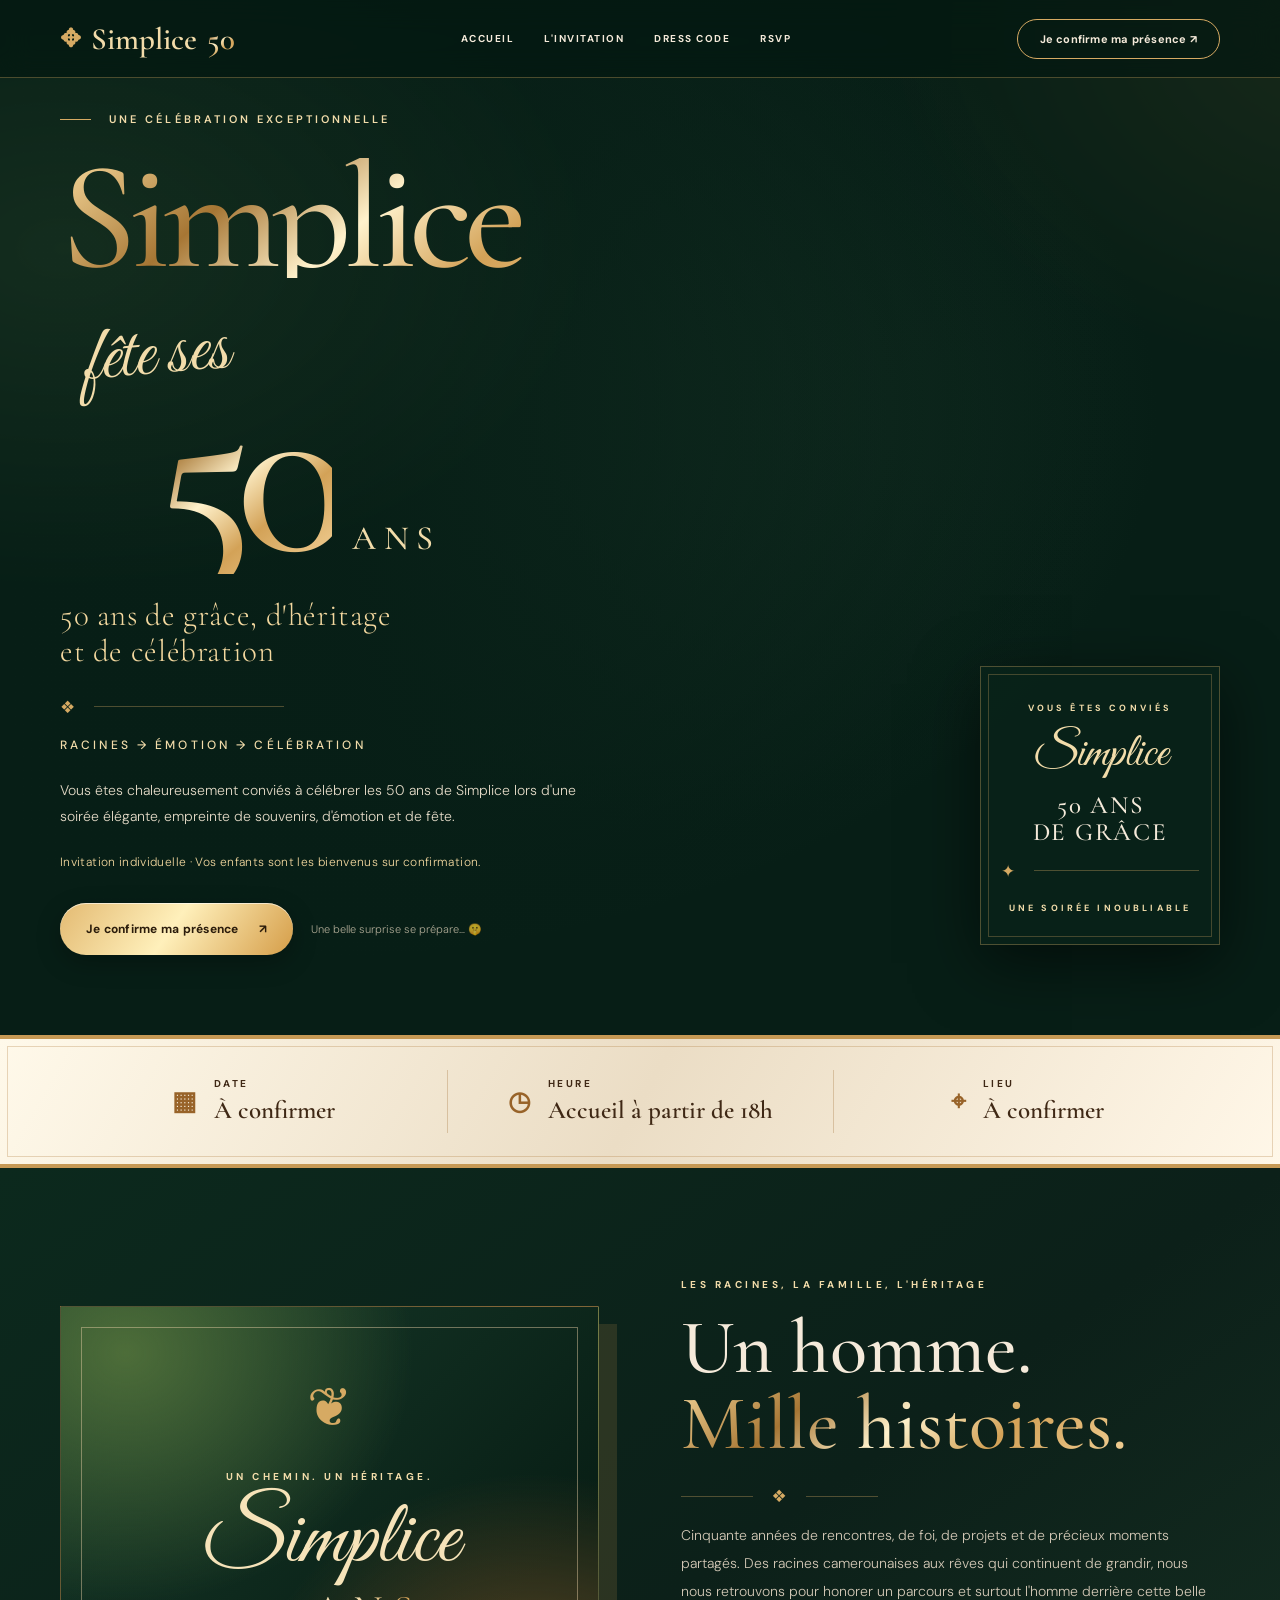
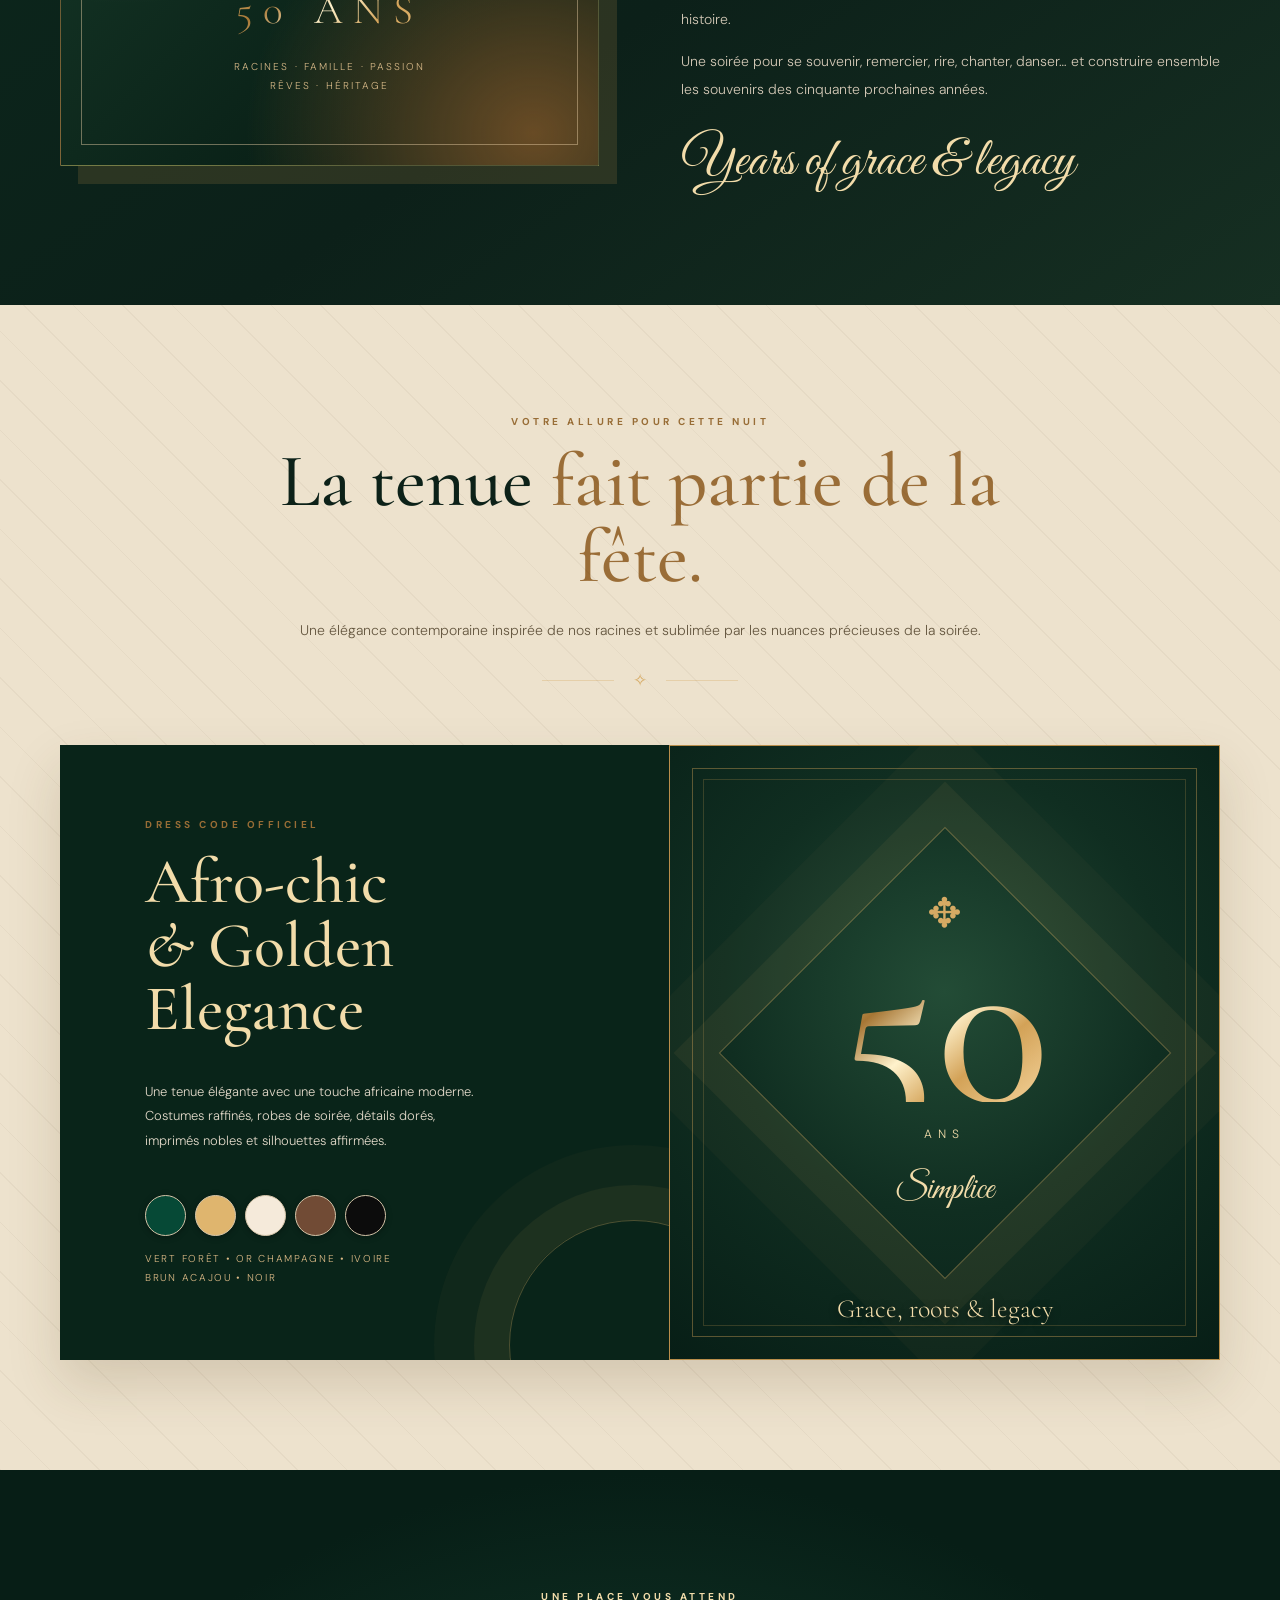
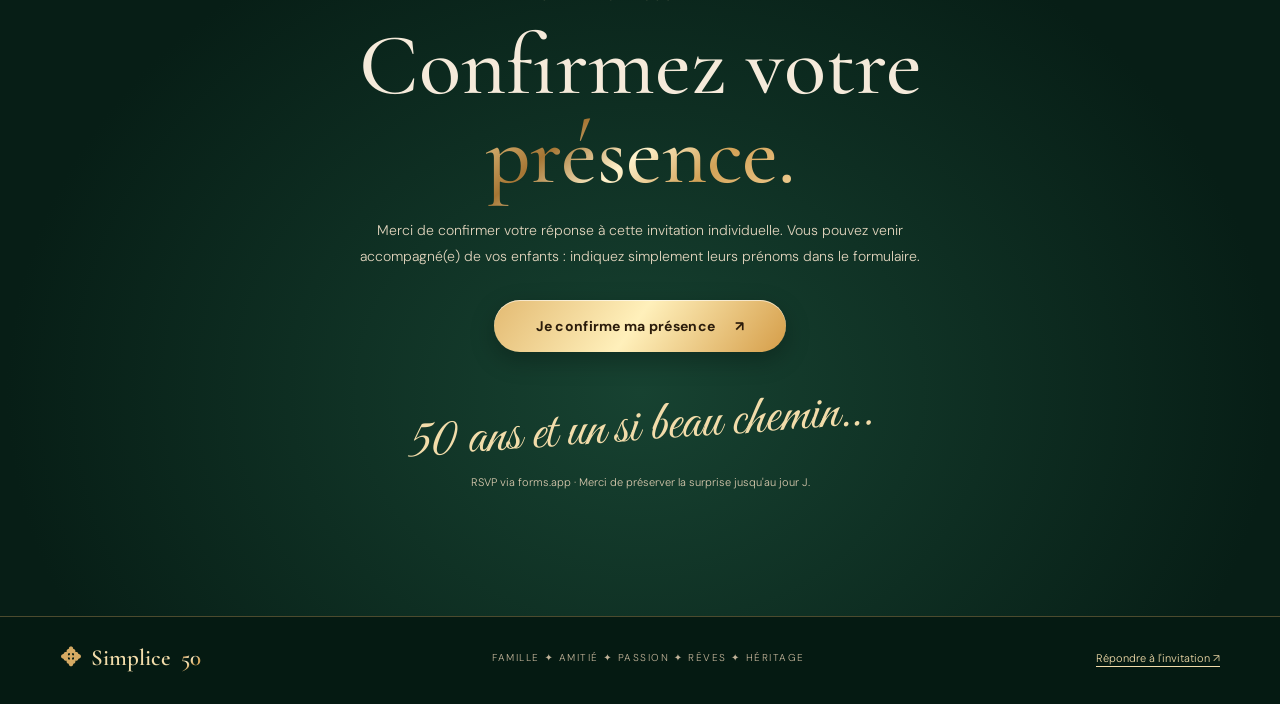
==== commit 1b91d92c: "feat(simplice50): simplify invitation and personalize RSVP for children" ====
--- a/simplice50/index.html
+++ b/simplice50/index.html
@@ -116,7 +116,7 @@
       <a href="#accueil" class="brand"><span class="mark" aria-hidden="true">✥</span> Simplice <span class="gold">50</span></a>
       <button class="mobile-toggle" type="button" id="menu" aria-expanded="false" aria-controls="navlinks" aria-label="Ouvrir le menu">☰</button>
       <div class="navlinks" id="navlinks">
-        <a href="#accueil">Accueil</a><a href="#histoire">L'invitation</a><a href="#programme">Programme</a><a href="#dresscode">Dress code</a><a href="#rsvp">RSVP</a>
+        <a href="#accueil">Accueil</a><a href="#histoire">L'invitation</a><a href="#dresscode">Dress code</a><a href="#rsvp">RSVP</a>
       </div>
       <a class="pill outline" href="https://eu.forms.app/form/6adf9b1f6ce5d988c173f221" target="_blank" rel="noopener noreferrer">Je confirme ma présence ↗</a>
     </nav>
@@ -134,6 +134,7 @@
           <div class="ornament" aria-hidden="true">❖</div>
           <div class="theme">Racines → Émotion → Célébration</div>
           <p>Vous êtes chaleureusement conviés à célébrer les 50 ans de Simplice lors d'une soirée élégante, empreinte de souvenirs, d'émotion et de fête.</p>
+          <p style="color:#f3d89f;font-size:12px;letter-spacing:.03em;margin-top:-8px">Invitation individuelle · Vos enfants sont les bienvenus sur confirmation.</p>
           <div class="hero-actions"><a class="pill gold-btn" href="https://eu.forms.app/form/6adf9b1f6ce5d988c173f221" target="_blank" rel="noopener noreferrer">Je confirme ma présence <span aria-hidden="true">↗</span></a><span class="hero-note">Une belle surprise se prépare… 🤫</span></div>
         </div>
         <aside class="hero-badge" aria-label="50 ans de Simplice">
@@ -148,7 +149,7 @@
     <div class="info-band">
       <div class="wrap details">
         <div class="detail"><span class="ico" aria-hidden="true">▦</span><div><b>DATE</b><span>À confirmer</span></div></div>
-        <div class="detail"><span class="ico" aria-hidden="true">◷</span><div><b>HEURE</b><span>18h30 · Accueil</span></div></div>
+        <div class="detail"><span class="ico" aria-hidden="true">◷</span><div><b>HEURE</b><span>Accueil à partir de 18h</span></div></div>
         <div class="detail"><span class="ico" aria-hidden="true">⌖</span><div><b>LIEU</b><span>À confirmer</span></div></div>
       </div>
     </div>
@@ -165,37 +166,6 @@
         </div>
       </div>
     </section>
-    <section class="section program" id="programme">
-      <div class="wrap">
-        <div class="section-head fadeup">
-          <div class="eyebrow">L'ordre des festivités</div>
-          <h2>Une soirée <span class="gold">à son image.</span></h2>
-          <p>Des retrouvailles, de l'émotion, des hommages et une belle fête. Voici les moments qui ponctueront cette célébration.</p>
-          <div class="ornament" aria-hidden="true">✧</div>
-        </div>
-        <div class="program-layout">
-          <div class="program-visual fadeup" role="img" aria-label="Réception élégante et décoration festive">
-            <div class="visual-label">Les plus beaux souvenirs<br><em class="gold">se vivent ensemble.</em></div>
-          </div>
-          <div class="program-card fadeup">
-            <h3>Au programme</h3>
-            <ol class="timeline">
-              <li><time>18h30</time><span class="dot"></span><span>Accueil des invités & cocktail de bienvenue</span></li>
-              <li><time>19h15</time><span class="dot"></span><span>Arrivée surprise de Simplice</span></li>
-              <li><time>19h30</time><span class="dot"></span><span>Cocktail & retrouvailles</span></li>
-              <li><time>20h00</time><span class="dot"></span><span>Ouverture officielle & vidéo surprise</span></li>
-              <li><time>20h15</time><span class="dot"></span><span>Gospel live</span></li>
-              <li><time>20h50</time><span class="dot"></span><span>Dîner, buffet & témoignages</span></li>
-              <li><time>22h15</time><span class="dot"></span><span>Hommages & distinctions</span></li>
-              <li><time>22h40</time><span class="dot"></span><span>Arrivée du gâteau</span></li>
-              <li><time>23h15</time><span class="dot"></span><span>Ambiance festive & danse</span></li>
-              <li><time>00h30</time><span class="dot"></span><span>Clôture progressive</span></li>
-            </ol>
-            <small>Programme prévisionnel, susceptible d'ajustements.</small>
-          </div>
-        </div>
-      </div>
-    </section>
     <section class="section dress" id="dresscode">
       <div class="wrap">
         <div class="section-head fadeup">
@@ -220,7 +190,7 @@
       <div class="wrap fadeup">
         <div class="eyebrow">Une place vous attend</div>
         <h2 class="serif">Confirmez votre <span class="gold">présence.</span></h2>
-        <p class="intro">Votre présence rendra cette soirée encore plus précieuse. Répondez au formulaire pour nous aider à préparer un accueil digne de cet événement.</p>
+        <p class="intro">Merci de confirmer votre réponse à cette invitation individuelle. Vous pouvez venir accompagné(e) de vos enfants : indiquez simplement leurs prénoms dans le formulaire.</p>
         <a class="pill gold-btn" href="https://eu.forms.app/form/6adf9b1f6ce5d988c173f221" target="_blank" rel="noopener noreferrer">Je confirme ma présence <span aria-hidden="true">↗</span></a>
         <span class="script">50 ans et un si beau chemin…</span>
         <small>RSVP via forms.app · Merci de préserver la surprise jusqu'au jour J.</small>
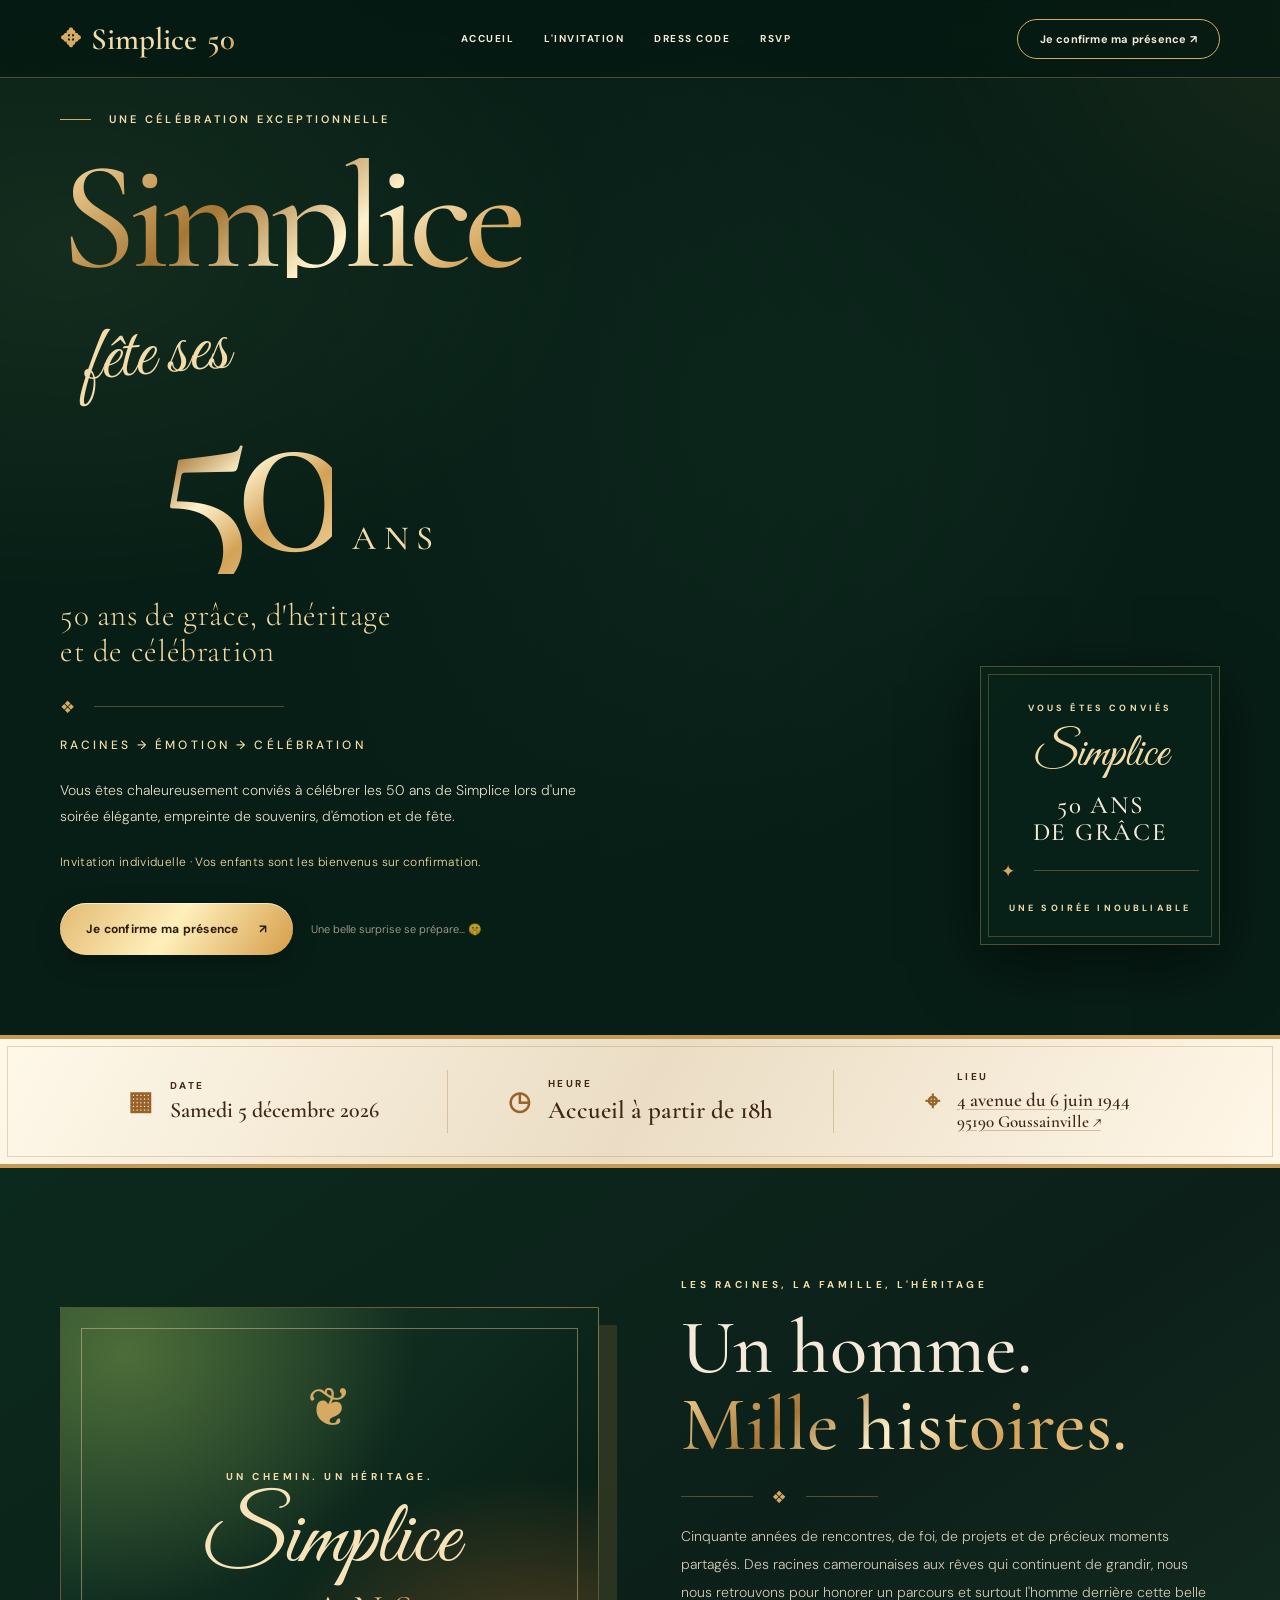
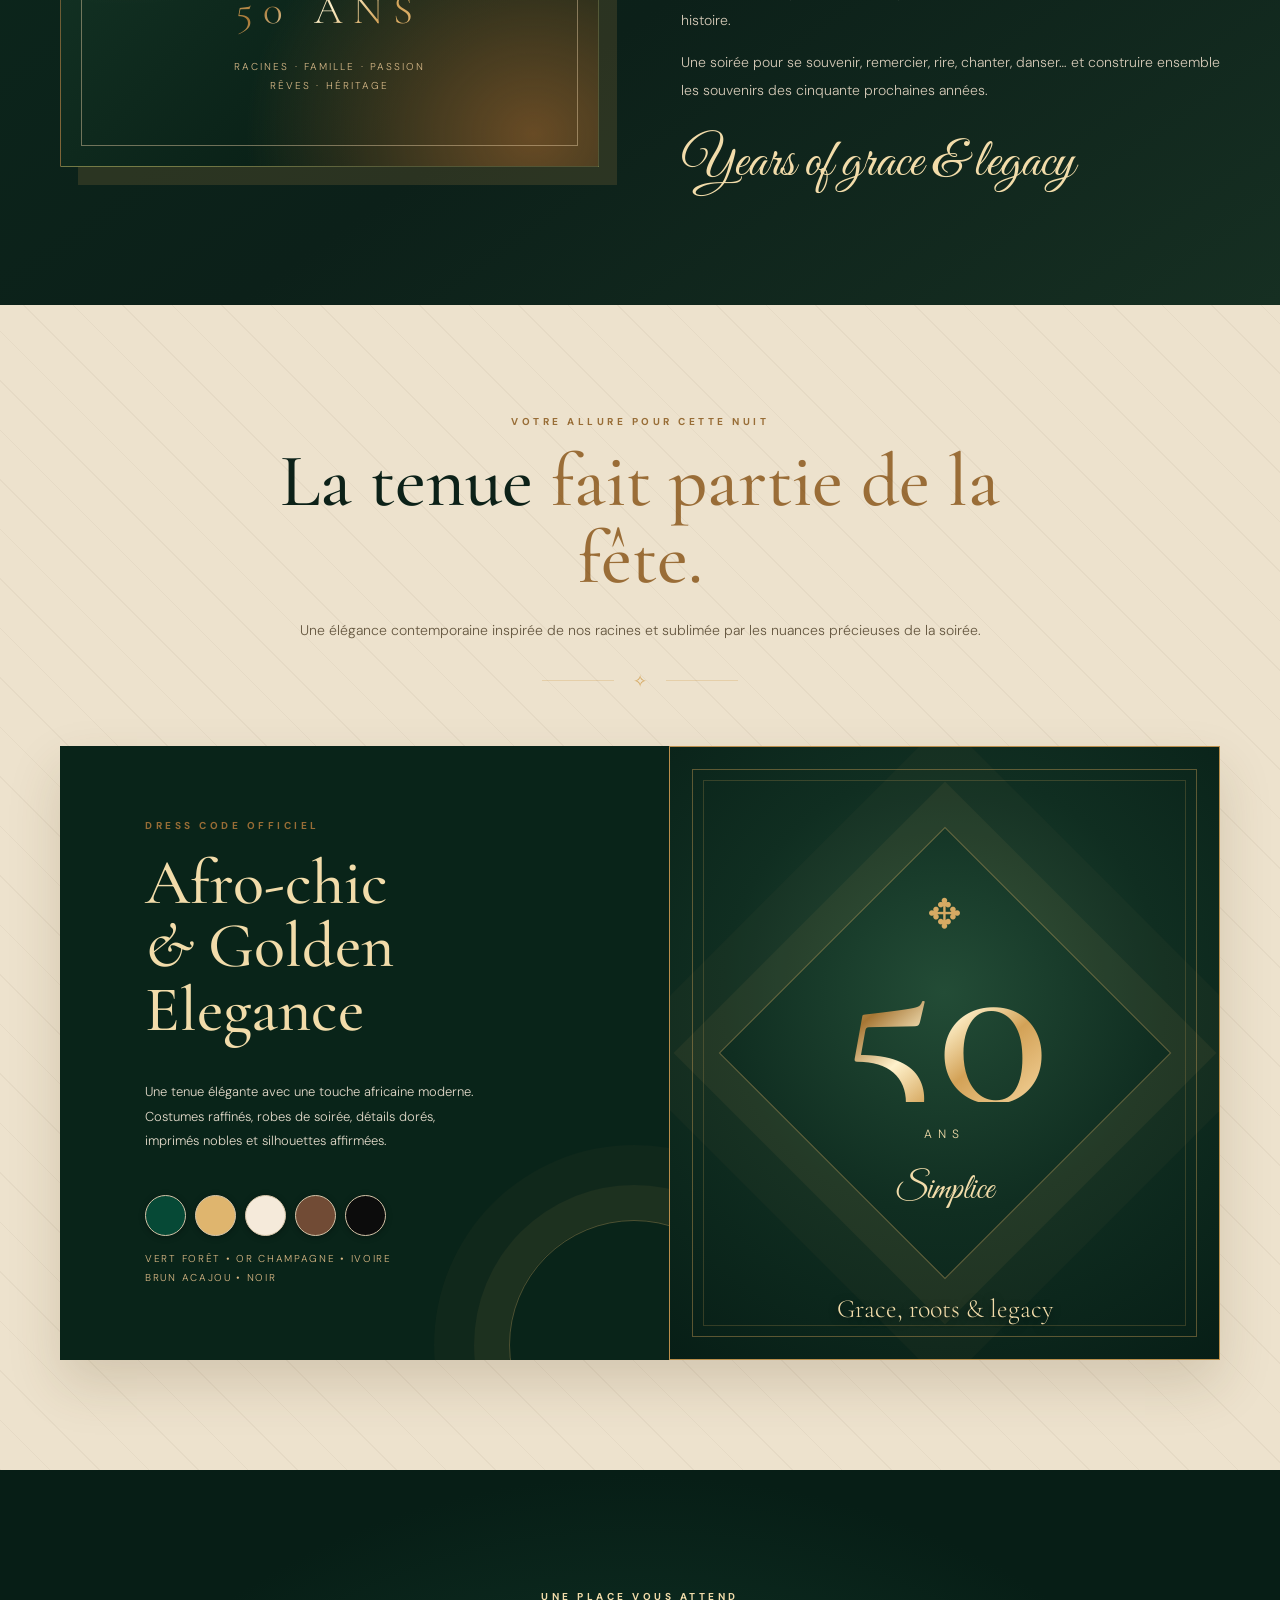
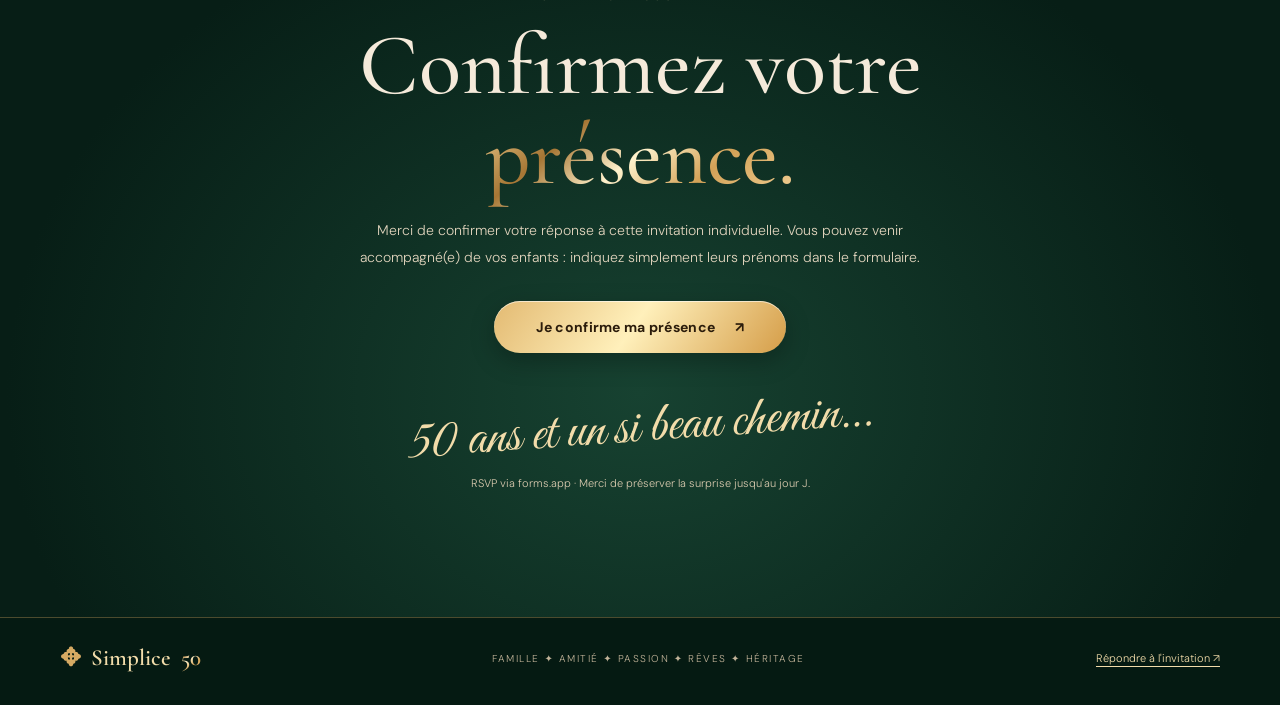
==== commit 3e5df7ff: "feat: add confirmed December 5 event date and Goussainville address" ====
--- a/simplice50/index.html
+++ b/simplice50/index.html
@@ -5,9 +5,9 @@
   <meta name="viewport" content="width=device-width, initial-scale=1">
   <meta name="theme-color" content="#071e16">
   <meta name="robots" content="noindex,nofollow,noarchive">
-  <meta name="description" content="Une soirée exceptionnelle pour célébrer les 50 ans de Simplice. Racines, émotion et célébration.">
+  <meta name="description" content="Simplice fête ses 50 ans le samedi 5 décembre 2026 à Goussainville. Racines, émotion et célébration.">
   <meta property="og:title" content="Simplice • 50 ans de grâce & d'héritage">
-  <meta property="og:description" content="Vous êtes invités à célébrer 50 ans de vie, de famille et de souvenirs.">
+  <meta property="og:description" content="Samedi 5 décembre 2026 à Goussainville : une soirée de famille, de souvenirs et de célébration.">
   <meta property="og:type" content="website">
   <title>Simplice 50 • Racines, Émotion, Célébration</title>
   <link rel="preconnect" href="https://fonts.googleapis.com">
@@ -56,7 +56,7 @@
     .info-band:after{content:"";position:absolute;inset:7px;border:1px solid rgba(165,110,44,.27);pointer-events:none}
     .details{display:grid;grid-template-columns:repeat(3,1fr);padding:31px 0}
     .detail{display:flex;align-items:center;justify-content:center;gap:17px;min-height:63px}.detail + .detail{border-left:1px solid #b28b5a68}
-    .detail .ico{font-size:26px;color:#986329}.detail b{display:block;letter-spacing:.25em;font-size:10px;margin-bottom:5px}.detail span{font-family:"Cormorant Garamond",serif;font-size:25px;font-weight:600}
+    .detail .ico{font-size:26px;color:#986329}.detail b{display:block;letter-spacing:.25em;font-size:10px;margin-bottom:5px}.detail span{font-family:"Cormorant Garamond",serif;font-size:25px;font-weight:600}.detail .date-value{font-size:22px;white-space:nowrap}.detail .address-value{font-size:19px;line-height:1.25;display:inline-block;text-underline-offset:3px;text-decoration:underline;text-decoration-color:#a87e5670}.detail .address-value small{font-size:17px;display:block}.detail .address-value:hover{text-decoration-color:#805522}
     .section{padding:110px 0}.center{text-align:center}.section-head{max-width:740px;margin:0 auto 54px;text-align:center}.section-head h2{font-family:"Cormorant Garamond",serif;font-weight:500;font-size:clamp(48px,6vw,75px);line-height:1.02;margin:16px 0 20px}
     .section-head p{color:#d3c6af;line-height:1.9;font-size:14px}.section-head .ornament{justify-content:center;margin-top:26px}
     .about{background:linear-gradient(145deg,#0c291d,#0c2019 55%,#162f22)}
@@ -148,9 +148,9 @@
     </section>
     <div class="info-band">
       <div class="wrap details">
-        <div class="detail"><span class="ico" aria-hidden="true">▦</span><div><b>DATE</b><span>À confirmer</span></div></div>
+        <div class="detail"><span class="ico" aria-hidden="true">▦</span><div><b>DATE</b><span class="date-value">Samedi 5 décembre 2026</span></div></div>
         <div class="detail"><span class="ico" aria-hidden="true">◷</span><div><b>HEURE</b><span>Accueil à partir de 18h</span></div></div>
-        <div class="detail"><span class="ico" aria-hidden="true">⌖</span><div><b>LIEU</b><span>À confirmer</span></div></div>
+        <div class="detail"><span class="ico" aria-hidden="true">⌖</span><div><b>LIEU</b><a class="address-value" href="https://www.google.com/maps/search/?api=1&amp;query=4%20avenue%20du%206%20juin%201944%2C%2095190%20Goussainville" target="_blank" rel="noopener noreferrer" aria-label="Voir l'itinéraire vers le 4 avenue du 6 juin 1944, 95190 Goussainville"><span class="address-value">4 avenue du 6 juin 1944<small>95190 Goussainville ↗</small></span></a></div></div>
       </div>
     </div>
     <section class="section about" id="histoire">
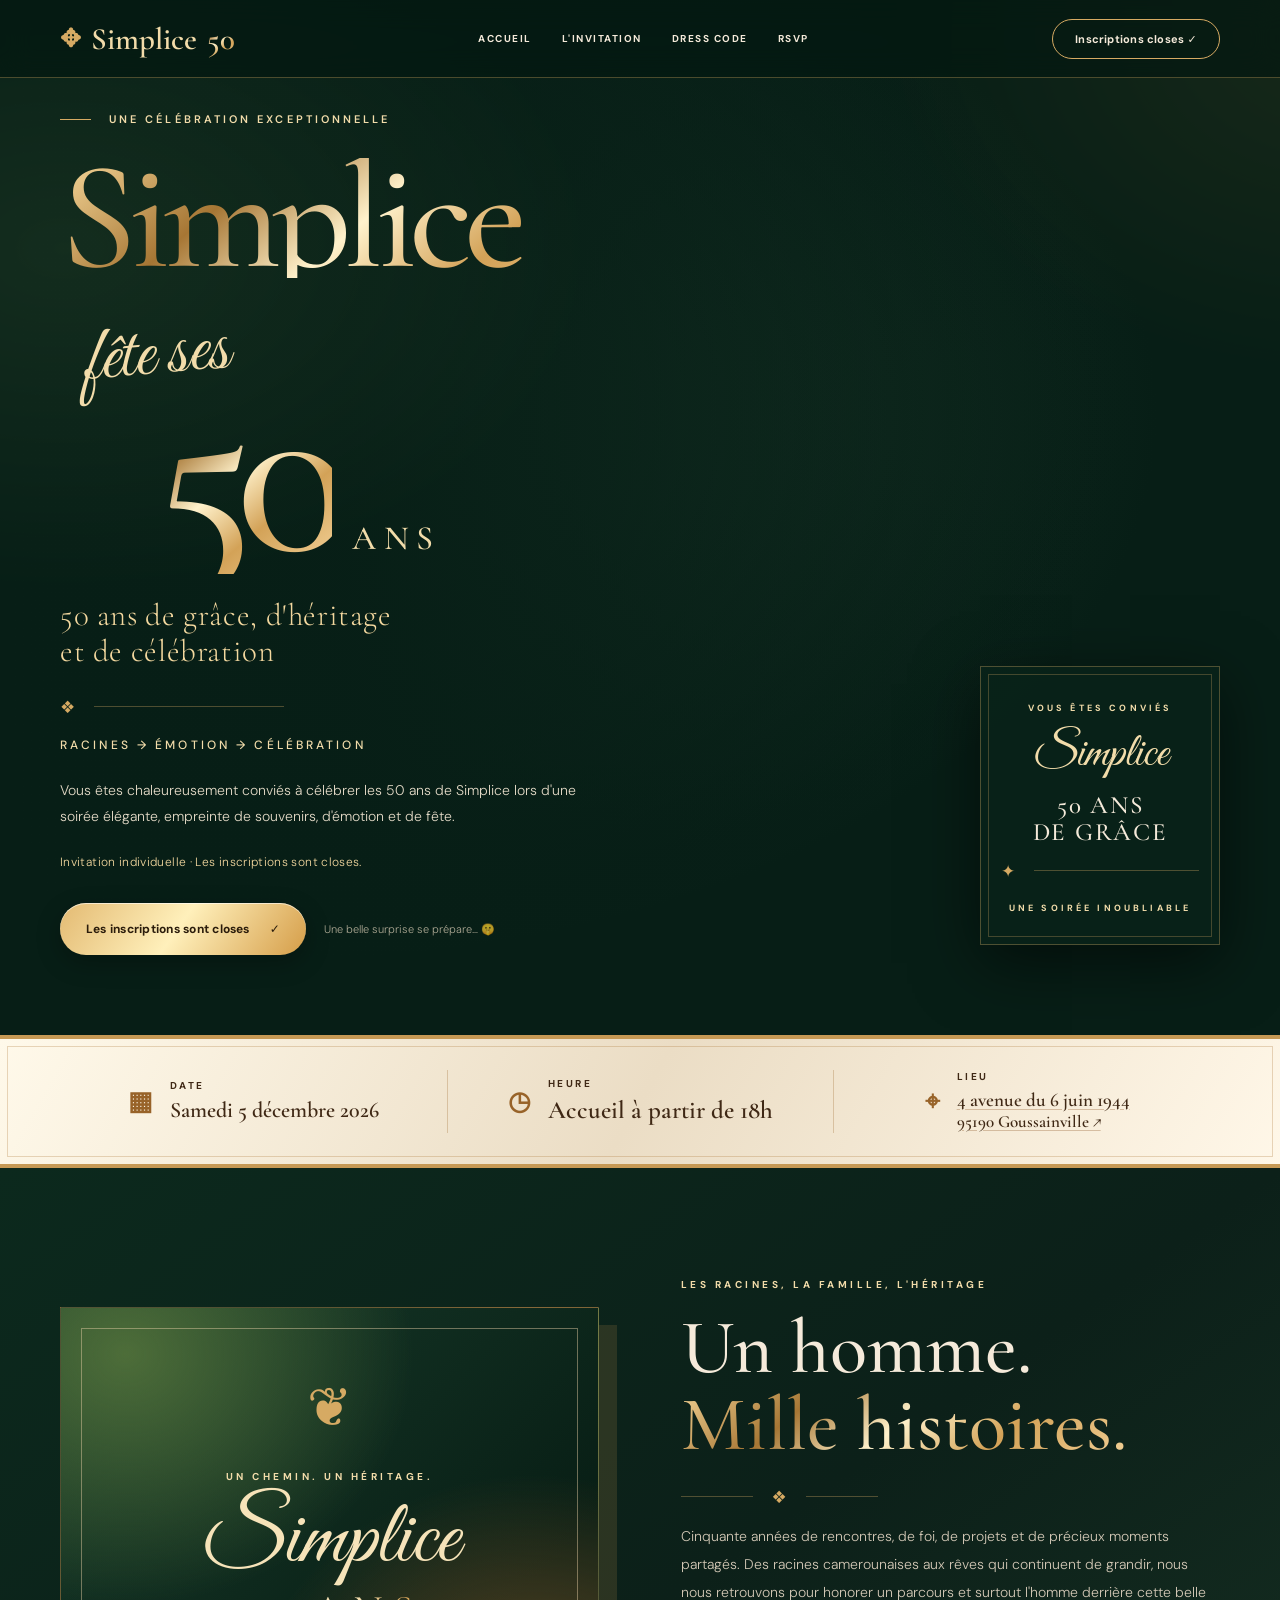
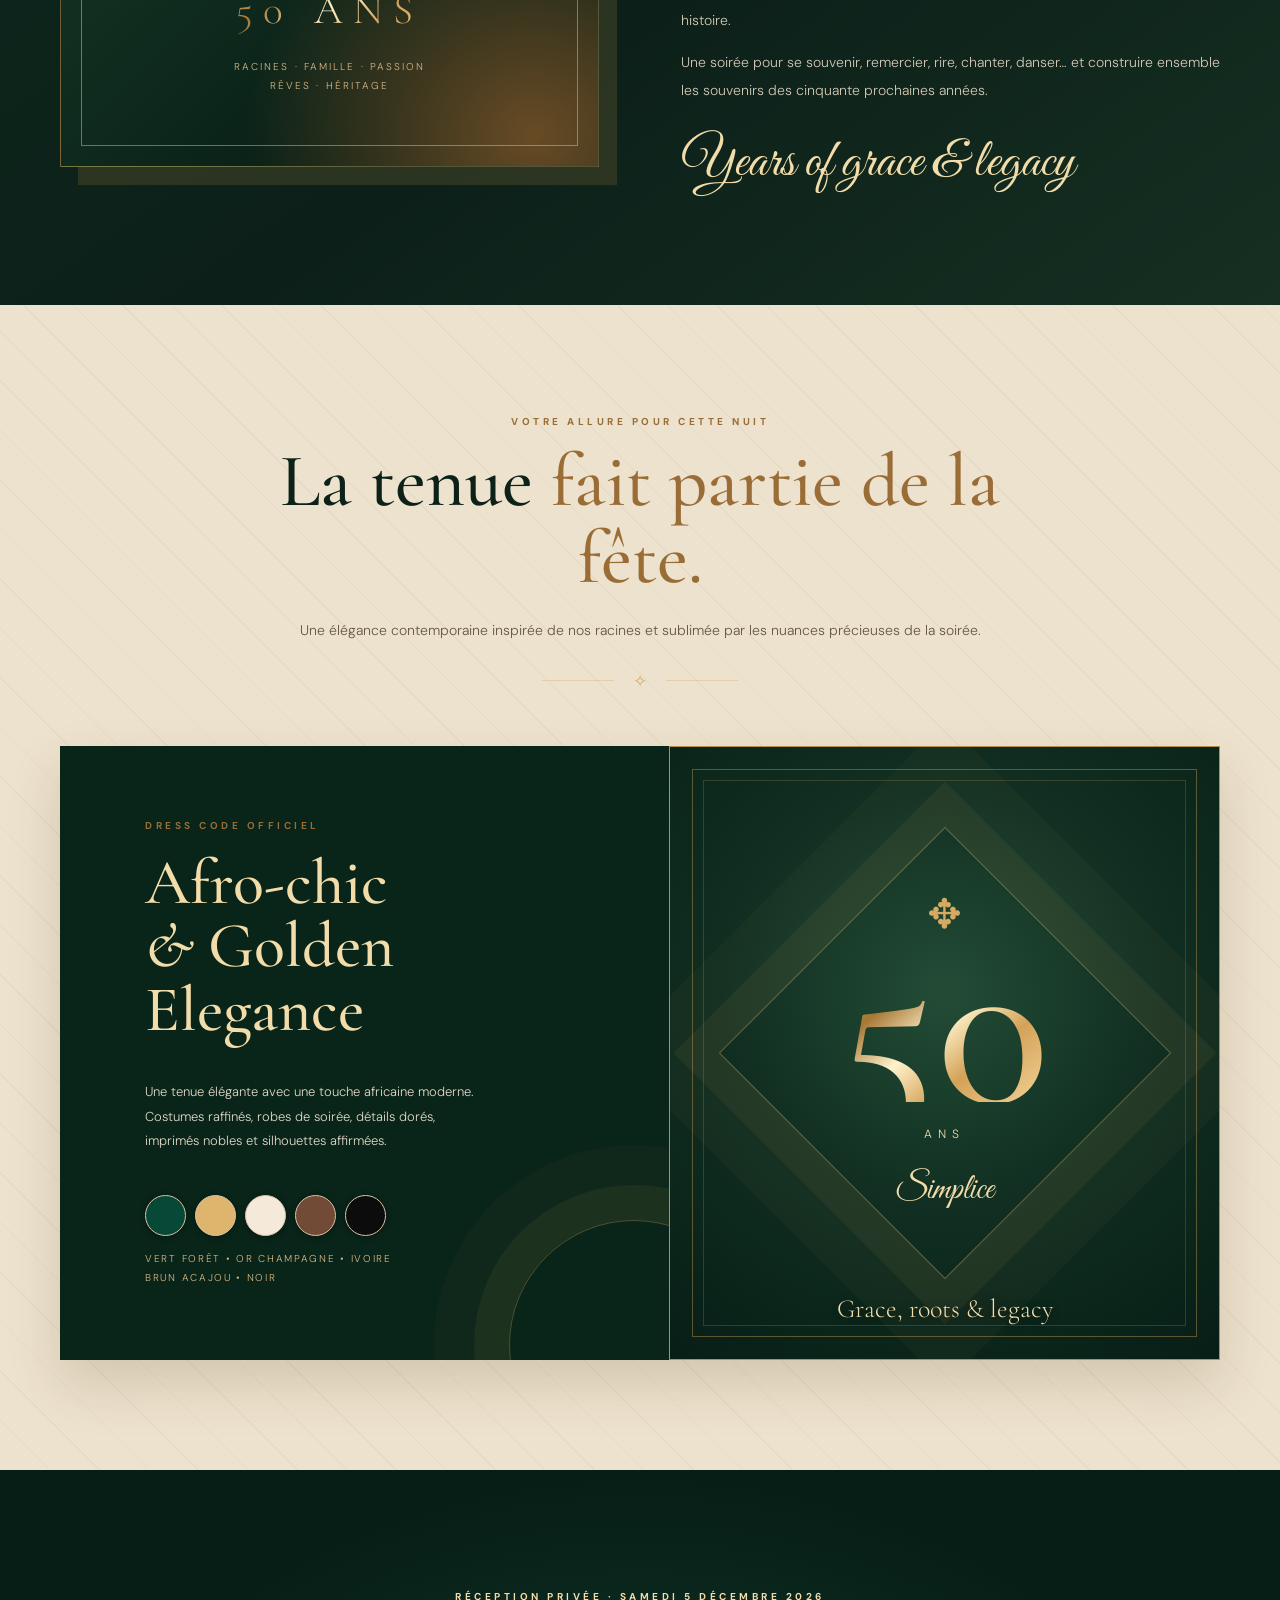
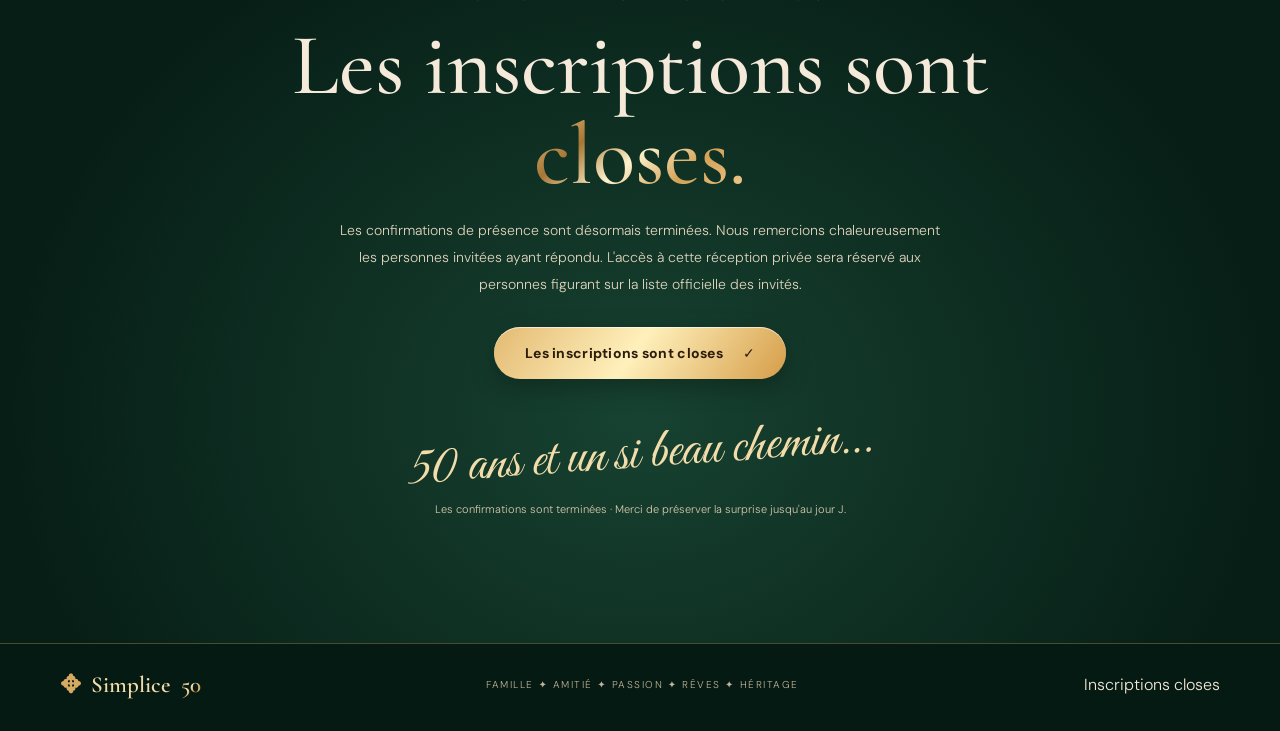
==== commit 62c24670: "fix(simplice50): close RSVPs and replace form links with closure notice" ====
--- a/simplice50/index.html
+++ b/simplice50/index.html
@@ -104,7 +104,7 @@
     .cta small{font-size:11px;color:#d8c9ae}
     footer{border-top:1px solid var(--line);padding:24px 0 30px;background:#051a12}.foot{display:flex;justify-content:space-between;align-items:center;gap:18px;flex-wrap:wrap}.foot .brand{font-size:23px}
     .foot p{font-size:10px;color:#c2b399;letter-spacing:.15em;text-transform:uppercase}.foot a:not(.brand){font-size:11px;color:var(--gold2);text-decoration:underline;text-underline-offset:4px}
-    .float-rsvp{display:none}.fadeup{opacity:0;transform:translateY(19px);transition:opacity .8s ease,transform .8s ease}.fadeup.visible{opacity:1;transform:none}
+    .closed-state{cursor:default!important;pointer-events:none!important;user-select:none}.float-rsvp{display:none!important}.fadeup{opacity:0;transform:translateY(19px);transition:opacity .8s ease,transform .8s ease}.fadeup.visible{opacity:1;transform:none}
     @media(max-width:900px){.navlinks{gap:15px}.navlinks a{font-size:9px}.nav .pill{display:none}.hero-grid{grid-template-columns:1fr}.hero-badge{display:none}.hero:before{left:18%}.hero:after{background:linear-gradient(90deg,#071e16ed,#071e1691 70%),linear-gradient(0deg,#071e16,transparent 35%)}.hero{min-height:700px}.about-grid,.program-layout{gap:25px}.about-grid{grid-template-columns:.83fr 1.17fr}.photo-panel{height:400px}.program-card{padding:33px}.dress-copy{padding:55px 43px}}
     @media(max-width:690px){.wrap{width:min(100% - 36px,500px)}header{height:68px}.brand{font-size:27px}.mobile-toggle{display:block}.navlinks{position:absolute;top:68px;left:0;right:0;background:#071e16f7;display:none;flex-direction:column;align-items:stretch;gap:0;border-bottom:1px solid var(--line);padding:12px 22px 18px}.navlinks.open{display:flex}.navlinks a{padding:15px 9px;font-size:11px}.hero{min-height:715px;padding-top:128px;padding-bottom:65px}.hero:before{inset:0;background-position:60% 50%;opacity:.7}.hero:after{background:linear-gradient(90deg,#071e16ec,#071e169e),linear-gradient(0deg,#071e16,transparent 35%)}.hero h1{font-size:100px;margin-top:33px}.hero .fête{font-size:57px;margin-top:9px;margin-left:15px}.fifty{margin-left:48px;gap:12px}.fifty strong{font-size:178px}.fifty span{font-size:26px}.hero-tagline{font-size:26px;margin-top:19px}.hero .theme{font-size:10px;letter-spacing:.18em}.hero p{font-size:13px;line-height:1.8}.hero-actions .pill{width:100%}.hero-note{width:100%;text-align:center}.details{padding:18px 0;grid-template-columns:1fr;gap:0}.detail{justify-content:flex-start;min-height:72px;padding:9px 16px}.detail + .detail{border-left:0;border-top:1px solid #b28b5a68}.detail .ico{min-width:45px;text-align:center}.section{padding:76px 0}.section-head{margin-bottom:35px}.about-grid,.program-layout,.dress-grid{grid-template-columns:1fr}.photo-panel{height:310px;order:2}.about .about-copy{order:1}.about h2{font-size:55px}.about .script{font-size:46px}.program-visual{min-height:280px;order:2}.program-card{padding:29px 23px;order:1}.program-card h3{font-size:36px}.timeline li{gap:10px;grid-template-columns:48px 15px 1fr;font-size:12px;min-height:45px}.timeline li:after{left:64px}.timeline time{font-size:13px}.dress-copy{padding:51px 29px}.dress-photo{min-height:300px}.cta{padding:90px 0 105px}.cta h2{font-size:55px}.cta .script{font-size:47px}.foot{justify-content:center;text-align:center}.foot p{order:3;width:100%}.float-rsvp{display:flex;position:fixed;bottom:14px;left:18px;right:18px;z-index:30;box-shadow:0 12px 40px #000b;font-size:13px}}
     @media(prefers-reduced-motion:reduce){html{scroll-behavior:auto}.fadeup{opacity:1;transform:none;transition:none}.pill{transition:none}}
@@ -118,7 +118,7 @@
       <div class="navlinks" id="navlinks">
         <a href="#accueil">Accueil</a><a href="#histoire">L'invitation</a><a href="#dresscode">Dress code</a><a href="#rsvp">RSVP</a>
       </div>
-      <a class="pill outline" href="https://eu.forms.app/form/6adf9b1f6ce5d988c173f221" target="_blank" rel="noopener noreferrer">Je confirme ma présence ↗</a>
+      <span class="pill outline closed-state" role="status">Inscriptions closes ✓</span>
     </nav>
   </header>
   <main>
@@ -134,8 +134,8 @@
           <div class="ornament" aria-hidden="true">❖</div>
           <div class="theme">Racines → Émotion → Célébration</div>
           <p>Vous êtes chaleureusement conviés à célébrer les 50 ans de Simplice lors d'une soirée élégante, empreinte de souvenirs, d'émotion et de fête.</p>
-          <p style="color:#f3d89f;font-size:12px;letter-spacing:.03em;margin-top:-8px">Invitation individuelle · Vos enfants sont les bienvenus sur confirmation.</p>
-          <div class="hero-actions"><a class="pill gold-btn" href="https://eu.forms.app/form/6adf9b1f6ce5d988c173f221" target="_blank" rel="noopener noreferrer">Je confirme ma présence <span aria-hidden="true">↗</span></a><span class="hero-note">Une belle surprise se prépare… 🤫</span></div>
+          <p style="color:#f3d89f;font-size:12px;letter-spacing:.03em;margin-top:-8px">Invitation individuelle · Les inscriptions sont closes.</p>
+          <div class="hero-actions"><span class="pill gold-btn closed-state" role="status">Les inscriptions sont closes <span aria-hidden="true">✓</span></span><span class="hero-note">Une belle surprise se prépare… 🤫</span></div>
         </div>
         <aside class="hero-badge" aria-label="50 ans de Simplice">
           <span class="eyebrow">Vous êtes conviés</span>
@@ -188,21 +188,21 @@
     </section>
     <section class="cta" id="rsvp">
       <div class="wrap fadeup">
-        <div class="eyebrow">Une place vous attend</div>
-        <h2 class="serif">Confirmez votre <span class="gold">présence.</span></h2>
-        <p class="intro">Merci de confirmer votre réponse à cette invitation individuelle. Vous pouvez venir accompagné(e) de vos enfants : indiquez simplement leurs prénoms dans le formulaire.</p>
-        <a class="pill gold-btn" href="https://eu.forms.app/form/6adf9b1f6ce5d988c173f221" target="_blank" rel="noopener noreferrer">Je confirme ma présence <span aria-hidden="true">↗</span></a>
+        <div class="eyebrow">Réception privée · Samedi 5 décembre 2026</div>
+        <h2 class="serif">Les inscriptions sont <span class="gold">closes.</span></h2>
+        <p class="intro">Les confirmations de présence sont désormais terminées. Nous remercions chaleureusement les personnes invitées ayant répondu. L'accès à cette réception privée sera réservé aux personnes figurant sur la liste officielle des invités.</p>
+        <span class="pill gold-btn closed-state" role="status">Les inscriptions sont closes <span aria-hidden="true">✓</span></span>
         <span class="script">50 ans et un si beau chemin…</span>
-        <small>RSVP via forms.app · Merci de préserver la surprise jusqu'au jour J.</small>
+        <small>Les confirmations sont terminées · Merci de préserver la surprise jusqu'au jour J.</small>
       </div>
     </section>
   </main>
   <footer><div class="wrap foot">
     <a class="brand" href="#accueil"><span class="mark">✥</span> Simplice <span class="gold">50</span></a>
     <p>Famille ✦ Amitié ✦ Passion ✦ Rêves ✦ Héritage</p>
-    <a href="https://eu.forms.app/form/6adf9b1f6ce5d988c173f221" target="_blank" rel="noopener noreferrer">Répondre à l'invitation ↗</a>
+    <span class="closed-state">Inscriptions closes</span>
   </div></footer>
-  <a class="pill gold-btn float-rsvp" href="https://eu.forms.app/form/6adf9b1f6ce5d988c173f221" target="_blank" rel="noopener noreferrer">Confirmer ma présence ↗</a>
+  <span class="pill gold-btn float-rsvp closed-state" role="status">Inscriptions closes ✓</span>
   <script>
     const menu=document.getElementById("menu"), links=document.getElementById("navlinks");
     menu.addEventListener("click",()=>{const open=links.classList.toggle("open");menu.setAttribute("aria-expanded",String(open));menu.textContent=open?"✕":"☰";});
